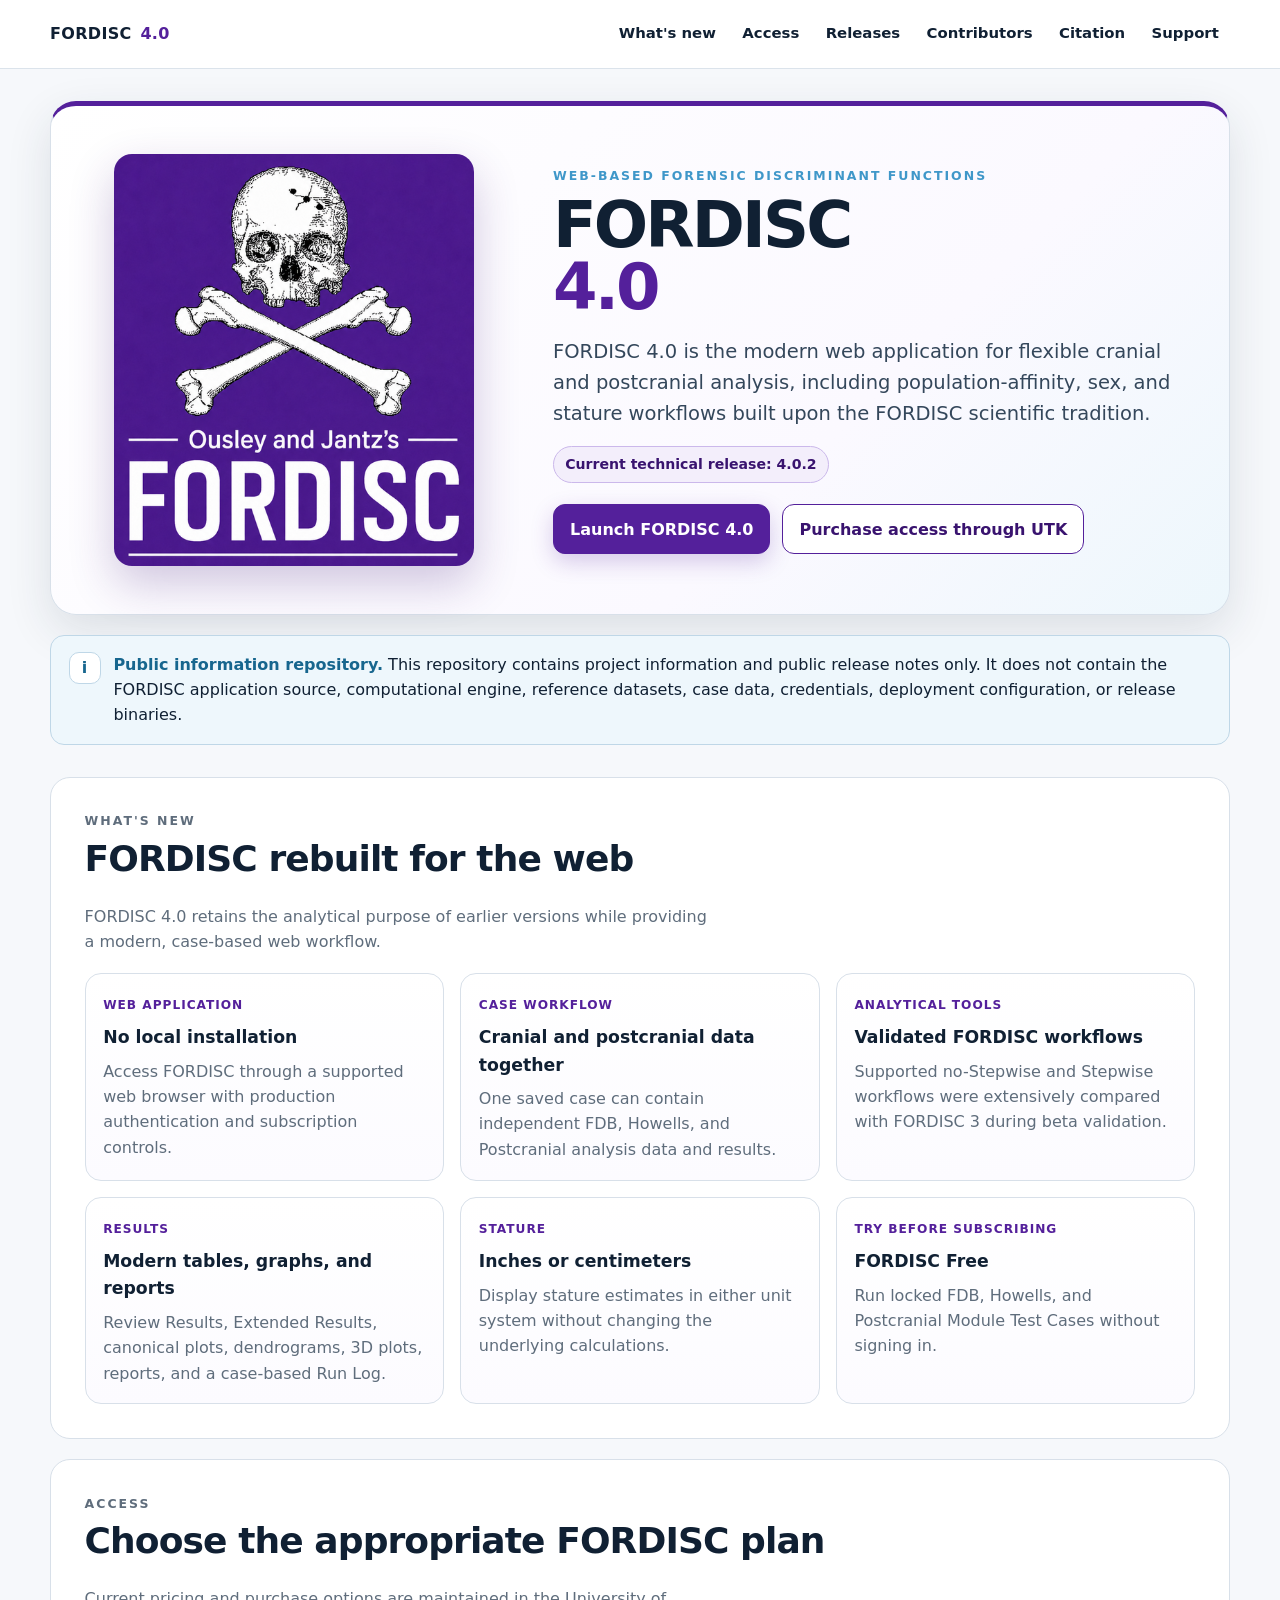
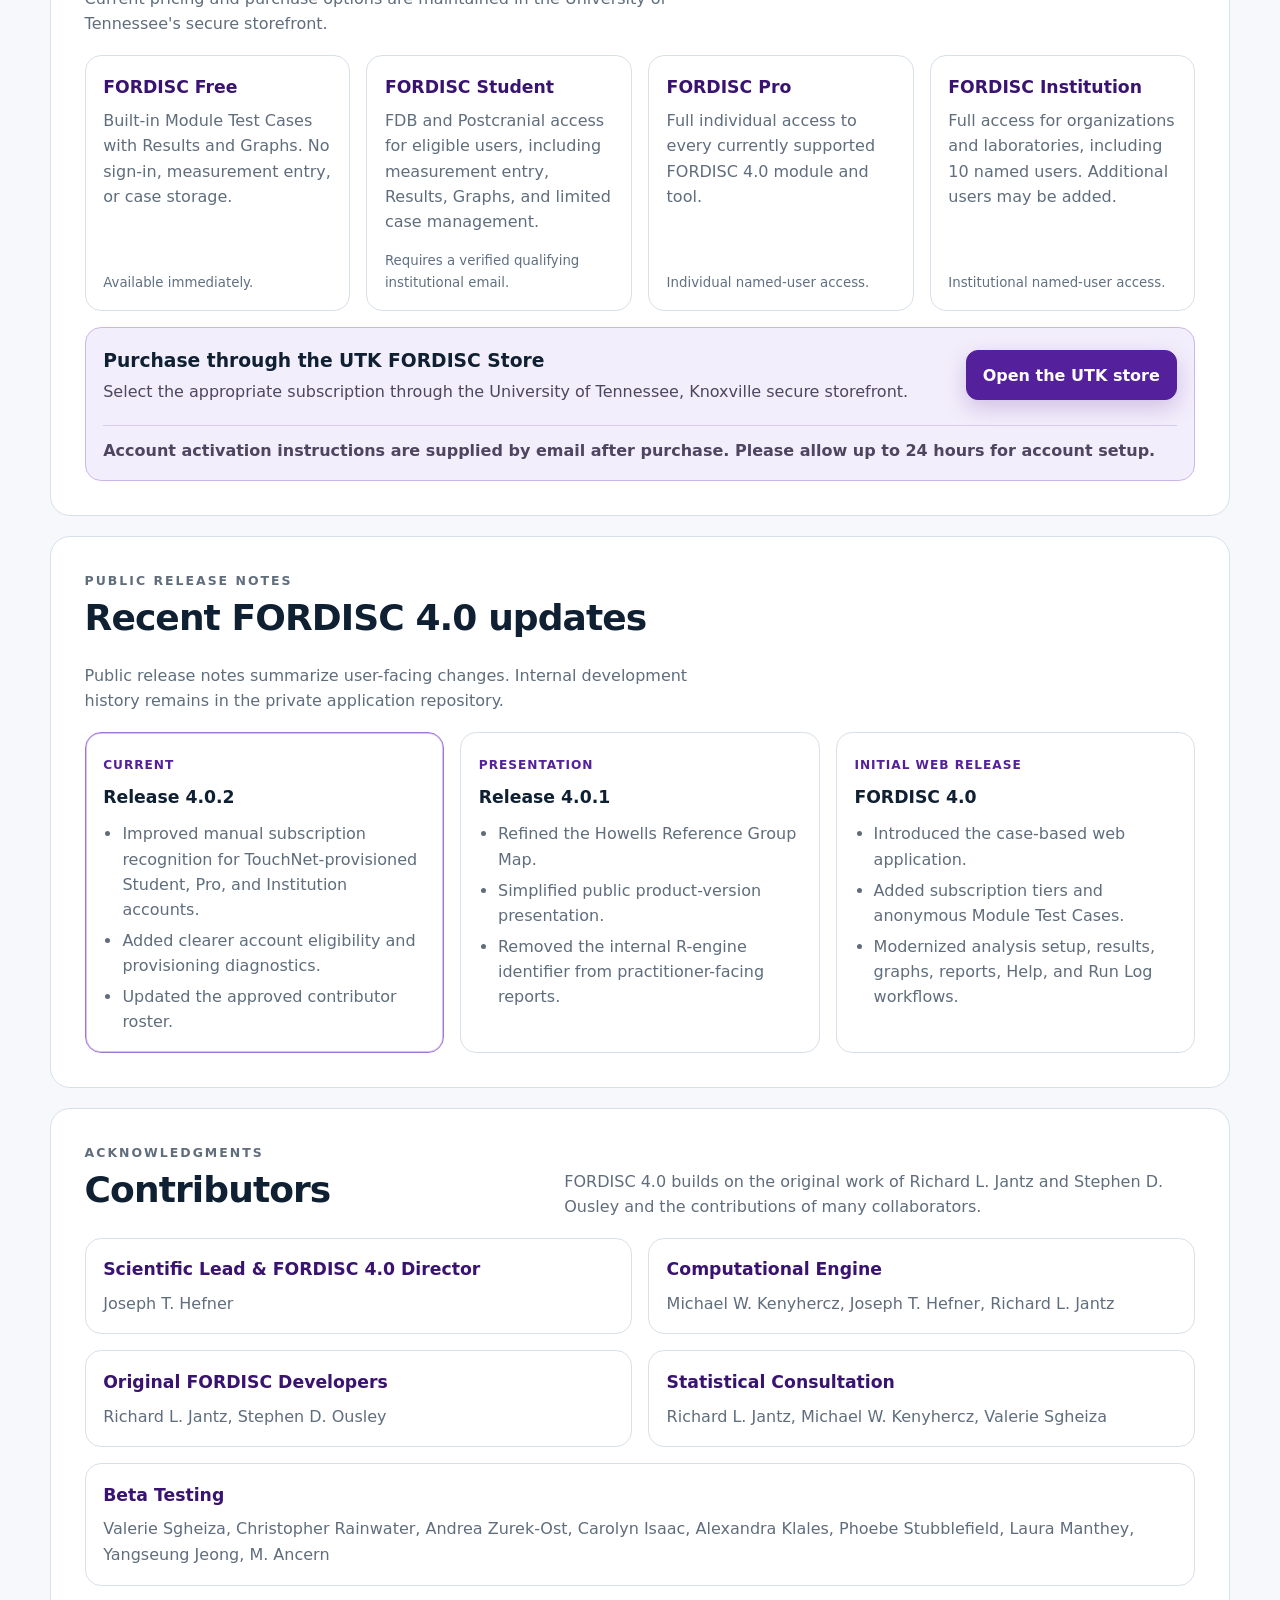
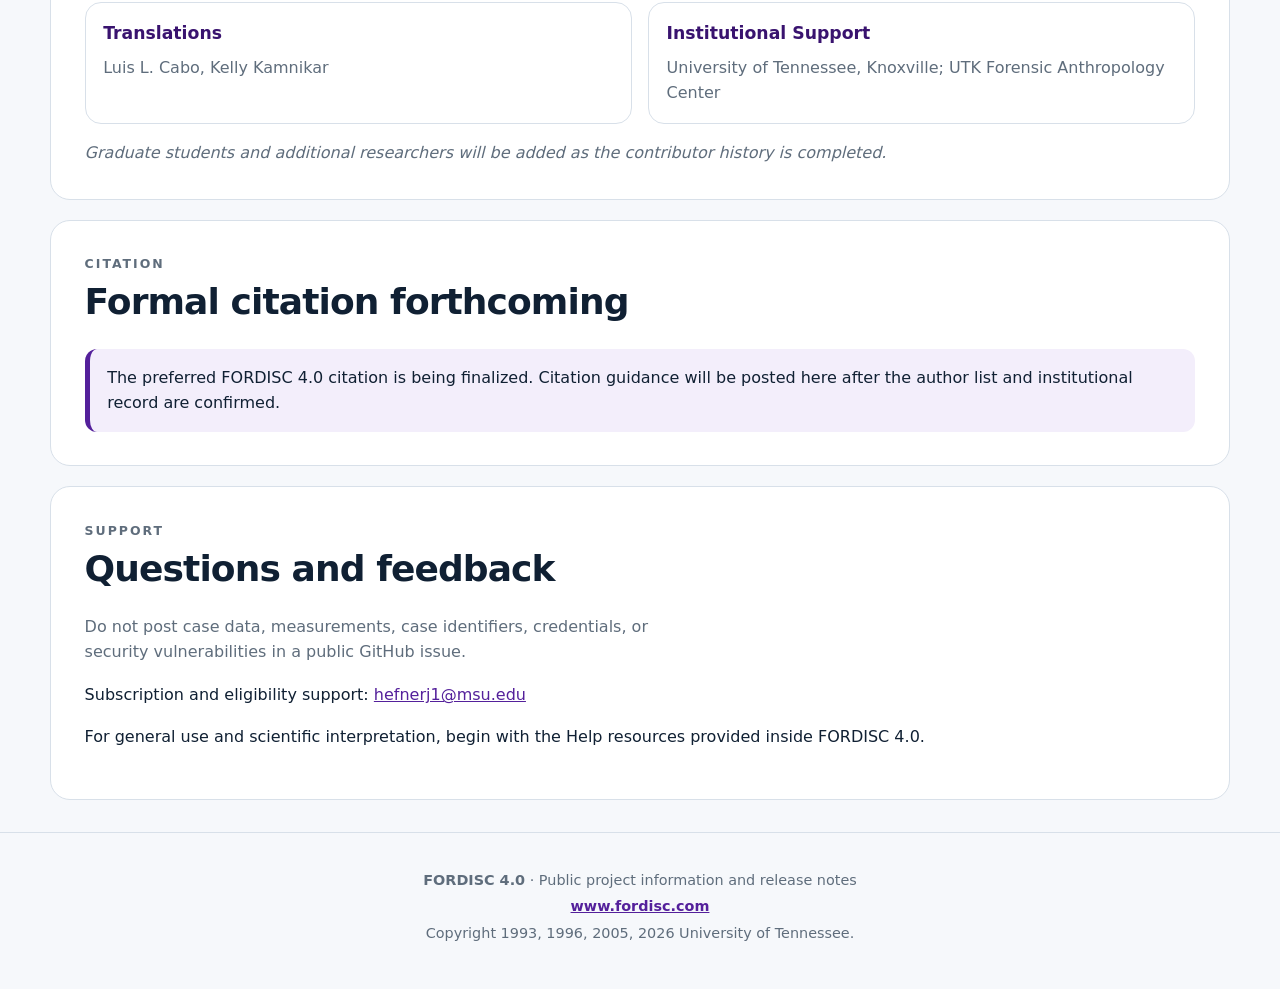
==== index.html @ 038d381a "Add files via upload" ====
<!doctype html>
<html lang="en">
<head>
  <meta charset="utf-8" />
  <meta name="viewport" content="width=device-width, initial-scale=1" />
  <title>FORDISC 4.0 | Project information and release notes</title>
  <meta name="description" content="Public project information, access details, release notes, and contributor acknowledgments for FORDISC 4.0." />
  <meta property="og:title" content="FORDISC 4.0" />
  <meta property="og:description" content="Public project information, access details, and release notes for FORDISC 4.0." />
  <meta property="og:type" content="website" />
  <meta name="theme-color" content="#54209b" />
  <link rel="icon" href="assets/favicon.ico" />
  <link rel="stylesheet" href="assets/styles.css" />
</head>
<body>
  <a class="skip-link" href="#main">Skip to main content</a>
  <header class="site-header">
    <div class="header-inner">
      <a class="brand" href="#top" aria-label="FORDISC 4.0 home">FORDISC <span>4.0</span></a>
      <nav class="site-nav" aria-label="Primary navigation">
        <a href="#new">What's new</a>
        <a href="#access">Access</a>
        <a href="#releases">Releases</a>
        <a href="#contributors">Contributors</a>
        <a href="#citation">Citation</a>
        <a href="#support">Support</a>
      </nav>
    </div>
  </header>

  <main id="main">
    <section class="hero" id="top">
      <img class="hero-logo" src="assets/fordisc-logo.png" alt="Ousley and Jantz's FORDISC logo" />
      <div>
        <p class="eyebrow">Web-based forensic discriminant functions</p>
        <h1>FORDISC <span>4.0</span></h1>
        <p class="hero-lede">FORDISC 4.0 is the modern web application for flexible cranial and postcranial analysis, including population-affinity, sex, and stature workflows built upon the FORDISC scientific tradition.</p>
        <div class="release-chip">Current technical release: 4.0.2</div>
        <div class="actions">
          <a class="button primary" href="https://www.fordisc.com" target="_blank" rel="noopener noreferrer">Launch FORDISC 4.0</a>
          <a class="button secondary" href="https://secure.touchnet.com/C21610_ustores/web/store_main.jsp?STOREID=15&amp;SINGLESTORE=true" target="_blank" rel="noopener noreferrer">Purchase access through UTK</a>
        </div>
      </div>
    </section>

    <aside class="public-only" aria-label="Repository scope">
      <div class="lock-icon" aria-hidden="true">i</div>
      <p><strong>Public information repository.</strong> This repository contains project information and public release notes only. It does not contain the FORDISC application source, computational engine, reference datasets, case data, credentials, deployment configuration, or release binaries.</p>
    </aside>

    <section class="section" id="new">
      <div class="section-heading">
        <div>
          <p class="eyebrow">What's new</p>
          <h2>FORDISC rebuilt for the web</h2>
        </div>
        <p>FORDISC 4.0 retains the analytical purpose of earlier versions while providing a modern, case-based web workflow.</p>
      </div>
      <div class="feature-grid">
        <article class="card feature-card"><span class="tag">Web application</span><h3>No local installation</h3><p>Access FORDISC through a supported web browser with production authentication and subscription controls.</p></article>
        <article class="card feature-card"><span class="tag">Case workflow</span><h3>Cranial and postcranial data together</h3><p>One saved case can contain independent FDB, Howells, and Postcranial analysis data and results.</p></article>
        <article class="card feature-card"><span class="tag">Analytical tools</span><h3>Validated FORDISC workflows</h3><p>Supported no-Stepwise and Stepwise workflows were extensively compared with FORDISC 3 during beta validation.</p></article>
        <article class="card feature-card"><span class="tag">Results</span><h3>Modern tables, graphs, and reports</h3><p>Review Results, Extended Results, canonical plots, dendrograms, 3D plots, reports, and a case-based Run Log.</p></article>
        <article class="card feature-card"><span class="tag">Stature</span><h3>Inches or centimeters</h3><p>Display stature estimates in either unit system without changing the underlying calculations.</p></article>
        <article class="card feature-card"><span class="tag">Try before subscribing</span><h3>FORDISC Free</h3><p>Run locked FDB, Howells, and Postcranial Module Test Cases without signing in.</p></article>
      </div>
    </section>

    <section class="section" id="access">
      <div class="section-heading">
        <div>
          <p class="eyebrow">Access</p>
          <h2>Choose the appropriate FORDISC plan</h2>
        </div>
        <p>Current pricing and purchase options are maintained in the University of Tennessee's secure storefront.</p>
      </div>
      <div class="plan-grid">
        <article class="card plan-card"><h3>FORDISC Free</h3><p>Built-in Module Test Cases with Results and Graphs. No sign-in, measurement entry, or case storage.</p><small>Available immediately.</small></article>
        <article class="card plan-card"><h3>FORDISC Student</h3><p>FDB and Postcranial access for eligible users, including measurement entry, Results, Graphs, and limited case management.</p><small>Requires a verified qualifying institutional email.</small></article>
        <article class="card plan-card"><h3>FORDISC Pro</h3><p>Full individual access to every currently supported FORDISC 4.0 module and tool.</p><small>Individual named-user access.</small></article>
        <article class="card plan-card"><h3>FORDISC Institution</h3><p>Full access for organizations and laboratories, including 10 named users. Additional users may be added.</p><small>Institutional named-user access.</small></article>
      </div>
      <div class="purchase-panel">
        <div>
          <h3>Purchase through the UTK FORDISC Store</h3>
          <p>Select the appropriate subscription through the University of Tennessee, Knoxville secure storefront.</p>
        </div>
        <a class="button primary" href="https://secure.touchnet.com/C21610_ustores/web/store_main.jsp?STOREID=15&amp;SINGLESTORE=true" target="_blank" rel="noopener noreferrer">Open the UTK store</a>
        <p class="activation-note">Account activation instructions are supplied by email after purchase. Please allow up to 24 hours for account setup.</p>
      </div>
    </section>

    <section class="section" id="releases">
      <div class="section-heading">
        <div>
          <p class="eyebrow">Public release notes</p>
          <h2>Recent FORDISC 4.0 updates</h2>
        </div>
        <p>Public release notes summarize user-facing changes. Internal development history remains in the private application repository.</p>
      </div>
      <div class="release-grid">
        <article class="card release-card current"><span class="tag">Current</span><h3>Release 4.0.2</h3><ul><li>Improved manual subscription recognition for TouchNet-provisioned Student, Pro, and Institution accounts.</li><li>Added clearer account eligibility and provisioning diagnostics.</li><li>Updated the approved contributor roster.</li></ul></article>
        <article class="card release-card"><span class="tag">Presentation</span><h3>Release 4.0.1</h3><ul><li>Refined the Howells Reference Group Map.</li><li>Simplified public product-version presentation.</li><li>Removed the internal R-engine identifier from practitioner-facing reports.</li></ul></article>
        <article class="card release-card"><span class="tag">Initial web release</span><h3>FORDISC 4.0</h3><ul><li>Introduced the case-based web application.</li><li>Added subscription tiers and anonymous Module Test Cases.</li><li>Modernized analysis setup, results, graphs, reports, Help, and Run Log workflows.</li></ul></article>
      </div>
    </section>

    <section class="section" id="contributors">
      <div class="section-heading">
        <div>
          <p class="eyebrow">Acknowledgments</p>
          <h2>Contributors</h2>
        </div>
        <p>FORDISC 4.0 builds on the original work of Richard L. Jantz and Stephen D. Ousley and the contributions of many collaborators.</p>
      </div>
      <div class="contributor-grid">
        <article class="card contributor-card"><h3>Scientific Lead &amp; FORDISC 4.0 Director</h3><p>Joseph T. Hefner</p></article>
        <article class="card contributor-card"><h3>Computational Engine</h3><p>Michael W. Kenyhercz, Joseph T. Hefner, Richard L. Jantz</p></article>
        <article class="card contributor-card"><h3>Original FORDISC Developers</h3><p>Richard L. Jantz, Stephen D. Ousley</p></article>
        <article class="card contributor-card"><h3>Statistical Consultation</h3><p>Richard L. Jantz, Michael W. Kenyhercz, Valerie Sgheiza</p></article>
        <article class="card contributor-card wide"><h3>Beta Testing</h3><p>Valerie Sgheiza, Christopher Rainwater, Andrea Zurek-Ost, Carolyn Isaac, Alexandra Klales, Phoebe Stubblefield, Laura Manthey, Yangseung Jeong, M. Ancern</p></article>
        <article class="card contributor-card"><h3>Translations</h3><p>Luis L. Cabo, Kelly Kamnikar</p></article>
        <article class="card contributor-card"><h3>Institutional Support</h3><p>University of Tennessee, Knoxville; UTK Forensic Anthropology Center</p></article>
      </div>
      <p class="contributor-note">Graduate students and additional researchers will be added as the contributor history is completed.</p>
    </section>

    <section class="section" id="citation">
      <div class="section-heading">
        <div>
          <p class="eyebrow">Citation</p>
          <h2>Formal citation forthcoming</h2>
        </div>
      </div>
      <div class="callout"><p>The preferred FORDISC 4.0 citation is being finalized. Citation guidance will be posted here after the author list and institutional record are confirmed.</p></div>
    </section>

    <section class="section" id="support">
      <div class="section-heading">
        <div>
          <p class="eyebrow">Support</p>
          <h2>Questions and feedback</h2>
        </div>
        <p>Do not post case data, measurements, case identifiers, credentials, or security vulnerabilities in a public GitHub issue.</p>
      </div>
      <p>Subscription and eligibility support: <a href="mailto:hefnerj1@msu.edu">hefnerj1@msu.edu</a></p>
      <p>For general use and scientific interpretation, begin with the Help resources provided inside FORDISC 4.0.</p>
    </section>
  </main>

  <footer class="site-footer">
    <p><strong>FORDISC 4.0</strong> · Public project information and release notes</p>
    <p><a href="https://www.fordisc.com">www.fordisc.com</a></p>
    <p>Copyright 1993, 1996, 2005, 2026 University of Tennessee.</p>
  </footer>
</body>
</html>
---- assets/styles.css ----
:root {
  --ink: #102033;
  --muted: #5f6d7c;
  --purple: #54209b;
  --purple-dark: #39136f;
  --purple-soft: #f3eefb;
  --blue-soft: #eef7fc;
  --line: #d8e0e9;
  --paper: #ffffff;
  --canvas: #f6f8fb;
  --shadow: 0 16px 45px rgba(31, 46, 68, 0.12);
  --radius: 20px;
}

* { box-sizing: border-box; }
html { scroll-behavior: smooth; }
body {
  margin: 0;
  background: var(--canvas);
  color: var(--ink);
  font-family: Inter, ui-sans-serif, system-ui, -apple-system, BlinkMacSystemFont, "Segoe UI", sans-serif;
  line-height: 1.58;
}

a { color: var(--purple); }
a:hover { color: var(--purple-dark); }

.skip-link {
  position: absolute;
  left: -9999px;
  top: auto;
}
.skip-link:focus {
  left: 1rem;
  top: 1rem;
  z-index: 100;
  padding: .75rem 1rem;
  background: #fff;
  border: 2px solid var(--purple);
  border-radius: 10px;
}

.site-header {
  position: sticky;
  top: 0;
  z-index: 20;
  border-bottom: 1px solid rgba(216, 224, 233, .9);
  background: rgba(255, 255, 255, .94);
  backdrop-filter: blur(12px);
}
.header-inner {
  width: min(1180px, calc(100% - 2rem));
  margin: 0 auto;
  min-height: 68px;
  display: flex;
  align-items: center;
  justify-content: space-between;
  gap: 1rem;
}
.brand {
  display: inline-flex;
  align-items: baseline;
  gap: .55rem;
  text-decoration: none;
  color: var(--ink);
  font-weight: 850;
  letter-spacing: .02em;
}
.brand span { color: var(--purple); }
.site-nav { display: flex; flex-wrap: wrap; gap: .25rem; justify-content: flex-end; }
.site-nav a {
  text-decoration: none;
  color: var(--ink);
  font-size: .93rem;
  font-weight: 700;
  padding: .55rem .7rem;
  border-radius: 10px;
}
.site-nav a:hover, .site-nav a:focus-visible { background: var(--purple-soft); color: var(--purple-dark); }

main { width: min(1180px, calc(100% - 2rem)); margin: 0 auto; }
.hero {
  margin: 2rem 0 1.25rem;
  display: grid;
  grid-template-columns: minmax(250px, 390px) minmax(0, 1fr);
  gap: clamp(1.5rem, 5vw, 4.5rem);
  align-items: center;
  padding: clamp(1.5rem, 4vw, 3rem);
  background: linear-gradient(135deg, #ffffff 0%, #fbf9ff 66%, #edf7fc 100%);
  border: 1px solid var(--line);
  border-top: 5px solid var(--purple);
  border-radius: 26px;
  box-shadow: var(--shadow);
}
.hero-logo {
  width: min(100%, 360px);
  justify-self: center;
  border-radius: 18px;
  box-shadow: 0 18px 45px rgba(67, 29, 120, .24);
}
.eyebrow {
  margin: 0 0 .5rem;
  color: #3f97c9;
  font-size: .78rem;
  font-weight: 900;
  letter-spacing: .16em;
  text-transform: uppercase;
}
.hero h1 {
  margin: 0;
  font-size: clamp(2.2rem, 5vw, 4.65rem);
  line-height: .98;
  letter-spacing: -.045em;
}
.hero h1 span { display: block; color: var(--purple); }
.hero-lede {
  margin: 1.15rem 0 0;
  font-size: clamp(1rem, 2vw, 1.22rem);
  color: #34475b;
  max-width: 68ch;
}
.release-chip {
  display: inline-flex;
  align-items: center;
  gap: .5rem;
  margin-top: 1rem;
  padding: .4rem .7rem;
  border: 1px solid #cbb8eb;
  border-radius: 999px;
  background: var(--purple-soft);
  color: var(--purple-dark);
  font-size: .88rem;
  font-weight: 800;
}
.actions { display: flex; flex-wrap: wrap; gap: .75rem; margin-top: 1.35rem; }
.button {
  display: inline-flex;
  align-items: center;
  justify-content: center;
  min-height: 46px;
  padding: .7rem 1rem;
  border-radius: 12px;
  text-decoration: none;
  font-weight: 850;
  border: 1px solid var(--purple);
}
.button.primary { background: var(--purple); color: #fff; box-shadow: 0 8px 22px rgba(84, 32, 155, .22); }
.button.primary:hover { background: var(--purple-dark); color: #fff; }
.button.secondary { background: #fff; color: var(--purple-dark); }
.button.secondary:hover { background: var(--purple-soft); }

.public-only {
  margin: 1.25rem 0 2rem;
  display: grid;
  grid-template-columns: auto 1fr;
  gap: .8rem;
  align-items: start;
  padding: 1rem 1.1rem;
  border-radius: 14px;
  border: 1px solid #bfd7e7;
  background: var(--blue-soft);
}
.public-only strong { color: #17668e; }
.public-only p { margin: 0; }
.lock-icon {
  width: 2rem;
  height: 2rem;
  display: grid;
  place-items: center;
  border-radius: 10px;
  background: #fff;
  border: 1px solid #bfd7e7;
  font-weight: 900;
  color: #17668e;
}

.section {
  margin: 1.25rem 0;
  padding: clamp(1.3rem, 3vw, 2.1rem);
  background: var(--paper);
  border: 1px solid var(--line);
  border-radius: var(--radius);
}
.section-heading {
  display: flex;
  flex-wrap: wrap;
  justify-content: space-between;
  align-items: end;
  gap: 1rem;
  margin-bottom: 1.15rem;
}
.section h2 { margin: 0; font-size: clamp(1.55rem, 3vw, 2.25rem); letter-spacing: -.025em; }
.section-heading p { margin: 0; color: var(--muted); max-width: 62ch; }

.feature-grid, .plan-grid, .release-grid, .contributor-grid {
  display: grid;
  gap: 1rem;
}
.feature-grid { grid-template-columns: repeat(3, minmax(0, 1fr)); }
.plan-grid { grid-template-columns: repeat(4, minmax(0, 1fr)); }
.release-grid { grid-template-columns: repeat(3, minmax(0, 1fr)); }
.contributor-grid { grid-template-columns: repeat(2, minmax(0, 1fr)); }
.card {
  padding: 1.1rem;
  border: 1px solid var(--line);
  border-radius: 16px;
  background: #fff;
}
.card h3 { margin: 0 0 .45rem; font-size: 1.08rem; }
.card p { margin: 0; color: var(--muted); }
.card .tag {
  display: inline-block;
  margin-bottom: .55rem;
  color: var(--purple);
  font-size: .76rem;
  font-weight: 900;
  letter-spacing: .08em;
  text-transform: uppercase;
}
.feature-card { background: linear-gradient(180deg, #fff 0%, #fcfbff 100%); }
.plan-card { display: flex; flex-direction: column; min-height: 205px; }
.plan-card h3 { color: var(--purple-dark); }
.plan-card p { flex: 1; }
.plan-card small { display: block; margin-top: 1rem; color: #607082; }
.release-card.current { border-color: #9e76d6; box-shadow: inset 0 0 0 1px #d6c2f0; }
.release-card ul { margin: .65rem 0 0; padding-left: 1.2rem; color: var(--muted); }
.release-card li + li { margin-top: .35rem; }

.purchase-panel {
  margin-top: 1rem;
  display: grid;
  grid-template-columns: 1fr auto;
  gap: 1rem;
  align-items: center;
  padding: 1.1rem;
  border-radius: 16px;
  background: var(--purple-soft);
  border: 1px solid #cbb8eb;
}
.purchase-panel h3 { margin: 0; }
.purchase-panel p { margin: .25rem 0 0; color: #4e4560; }
.activation-note {
  grid-column: 1 / -1;
  margin: 0;
  padding-top: .75rem;
  border-top: 1px solid #d9caef;
  font-weight: 700;
}

.contributor-card.wide { grid-column: 1 / -1; }
.contributor-card h3 { color: var(--purple-dark); }
.contributor-note { margin: 1rem 0 0; color: var(--muted); font-style: italic; }

.callout {
  padding: 1rem 1.1rem;
  border-left: 5px solid var(--purple);
  border-radius: 12px;
  background: var(--purple-soft);
}
.callout p { margin: 0; }

.site-footer {
  margin-top: 2rem;
  padding: 2rem 1rem 2.5rem;
  border-top: 1px solid var(--line);
  color: var(--muted);
  text-align: center;
  font-size: .9rem;
}
.site-footer p { margin: .25rem 0; }
.site-footer a { font-weight: 750; }

@media (max-width: 980px) {
  .hero { grid-template-columns: 280px minmax(0, 1fr); }
  .feature-grid, .release-grid { grid-template-columns: repeat(2, minmax(0, 1fr)); }
  .plan-grid { grid-template-columns: repeat(2, minmax(0, 1fr)); }
}

@media (max-width: 720px) {
  .site-header { position: static; }
  .header-inner { align-items: flex-start; padding: .85rem 0; }
  .site-nav { display: none; }
  .hero { grid-template-columns: 1fr; }
  .hero-logo { width: min(72vw, 330px); }
  .feature-grid, .plan-grid, .release-grid, .contributor-grid { grid-template-columns: 1fr; }
  .contributor-card.wide { grid-column: auto; }
  .purchase-panel { grid-template-columns: 1fr; }
  .purchase-panel .button { width: 100%; }
  .activation-note { grid-column: auto; }
}

@media (prefers-reduced-motion: reduce) {
  html { scroll-behavior: auto; }
}
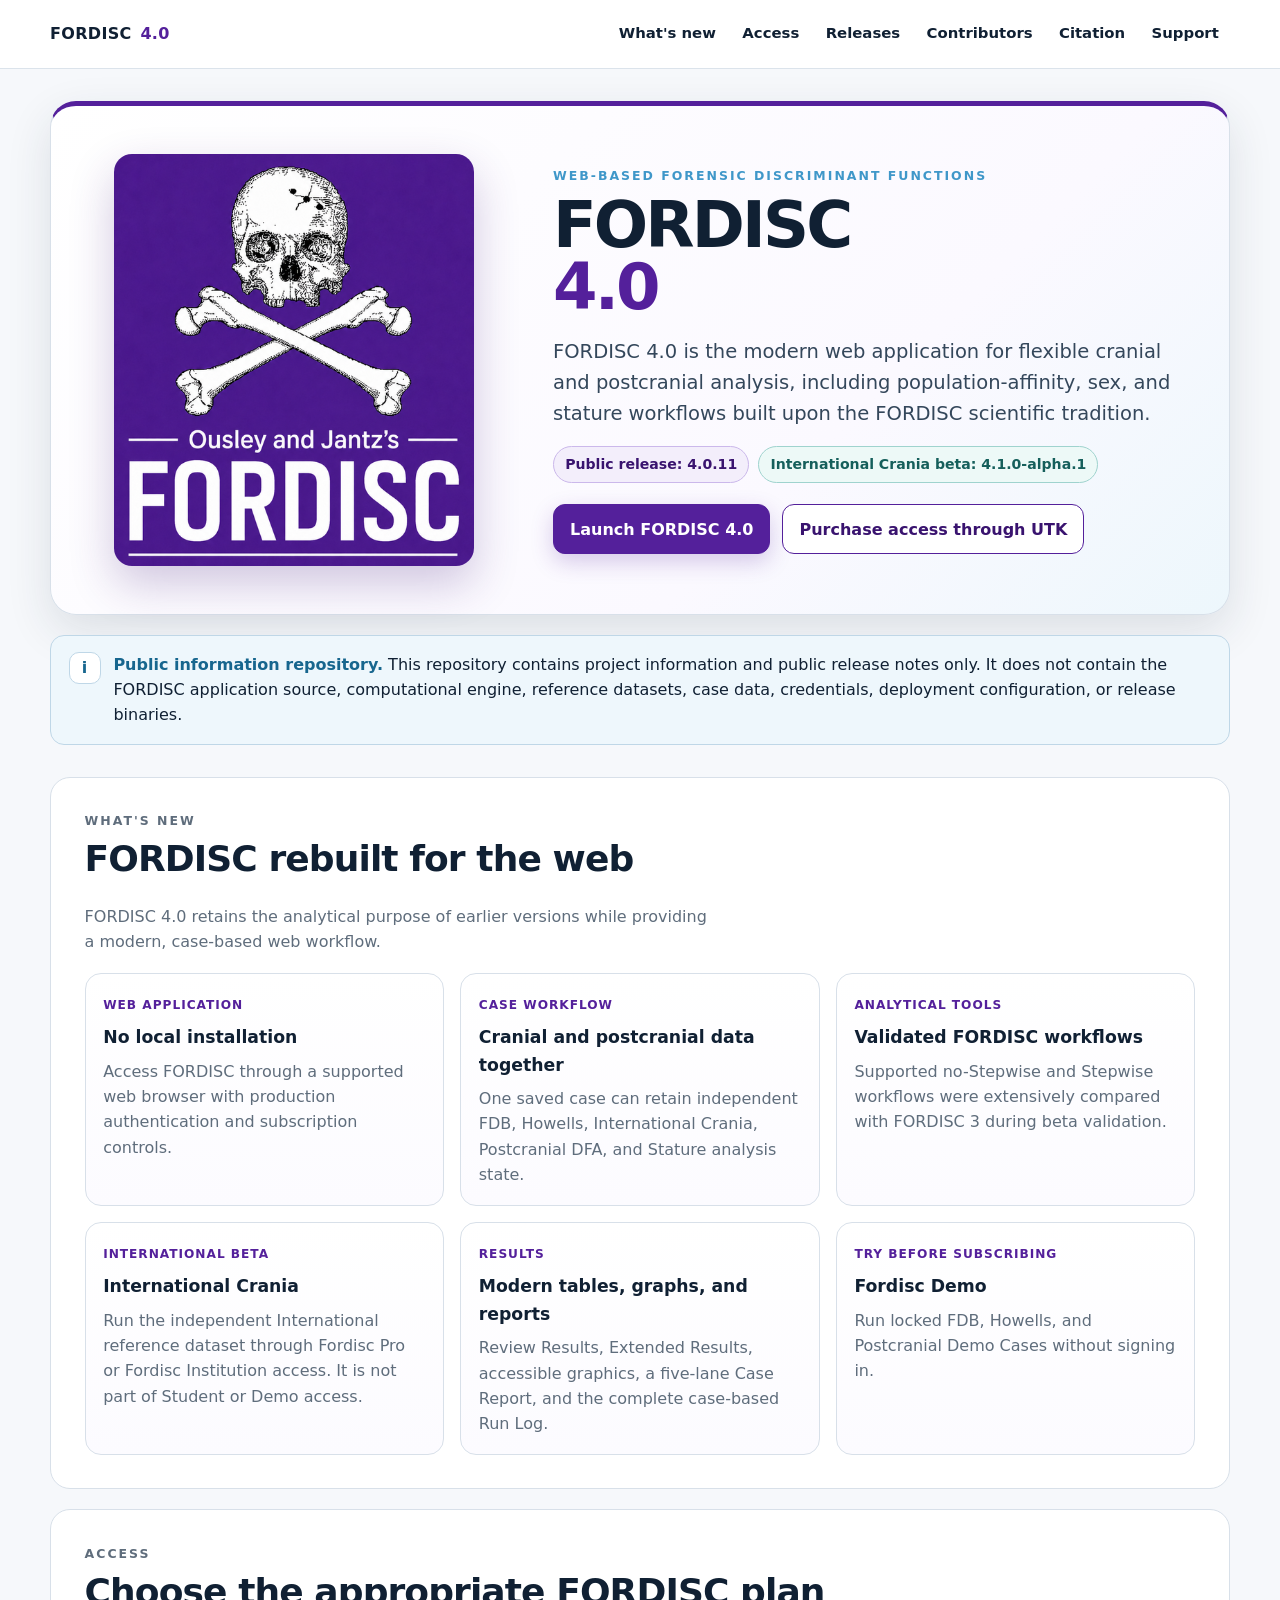
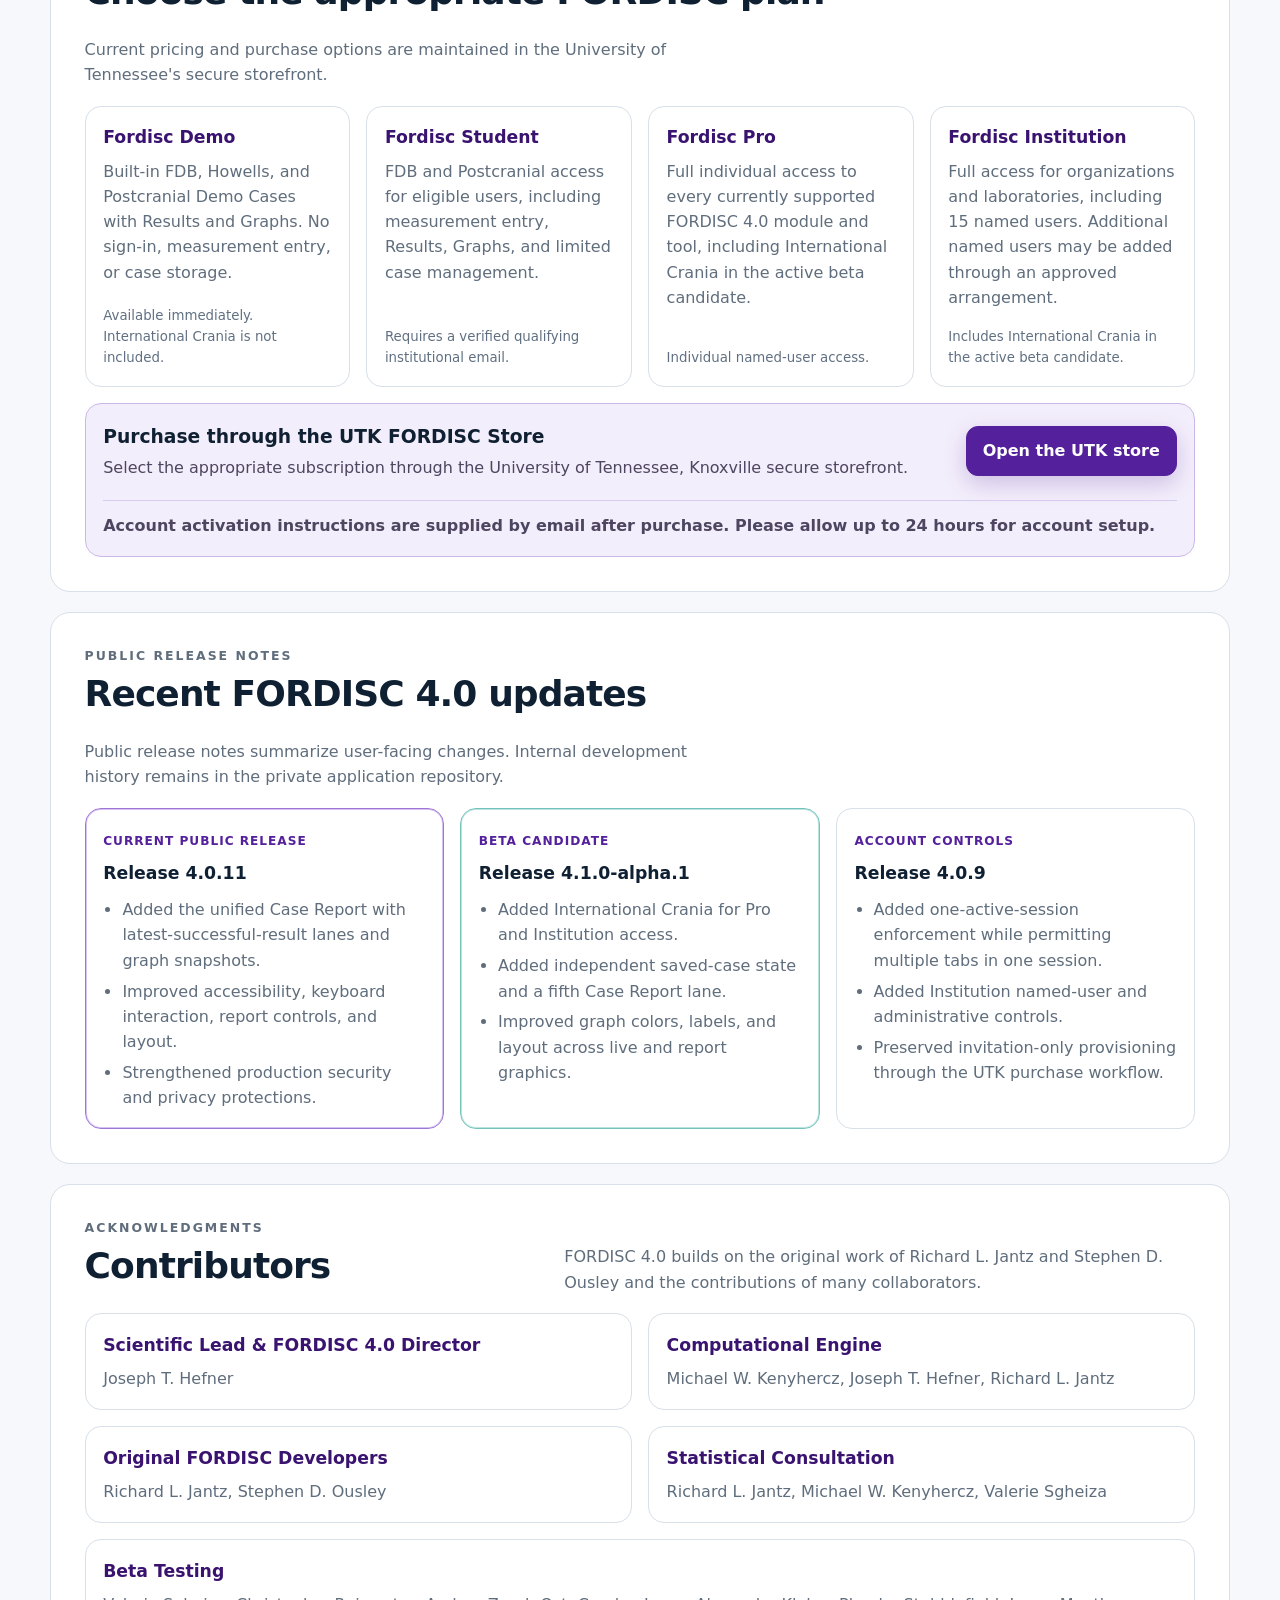
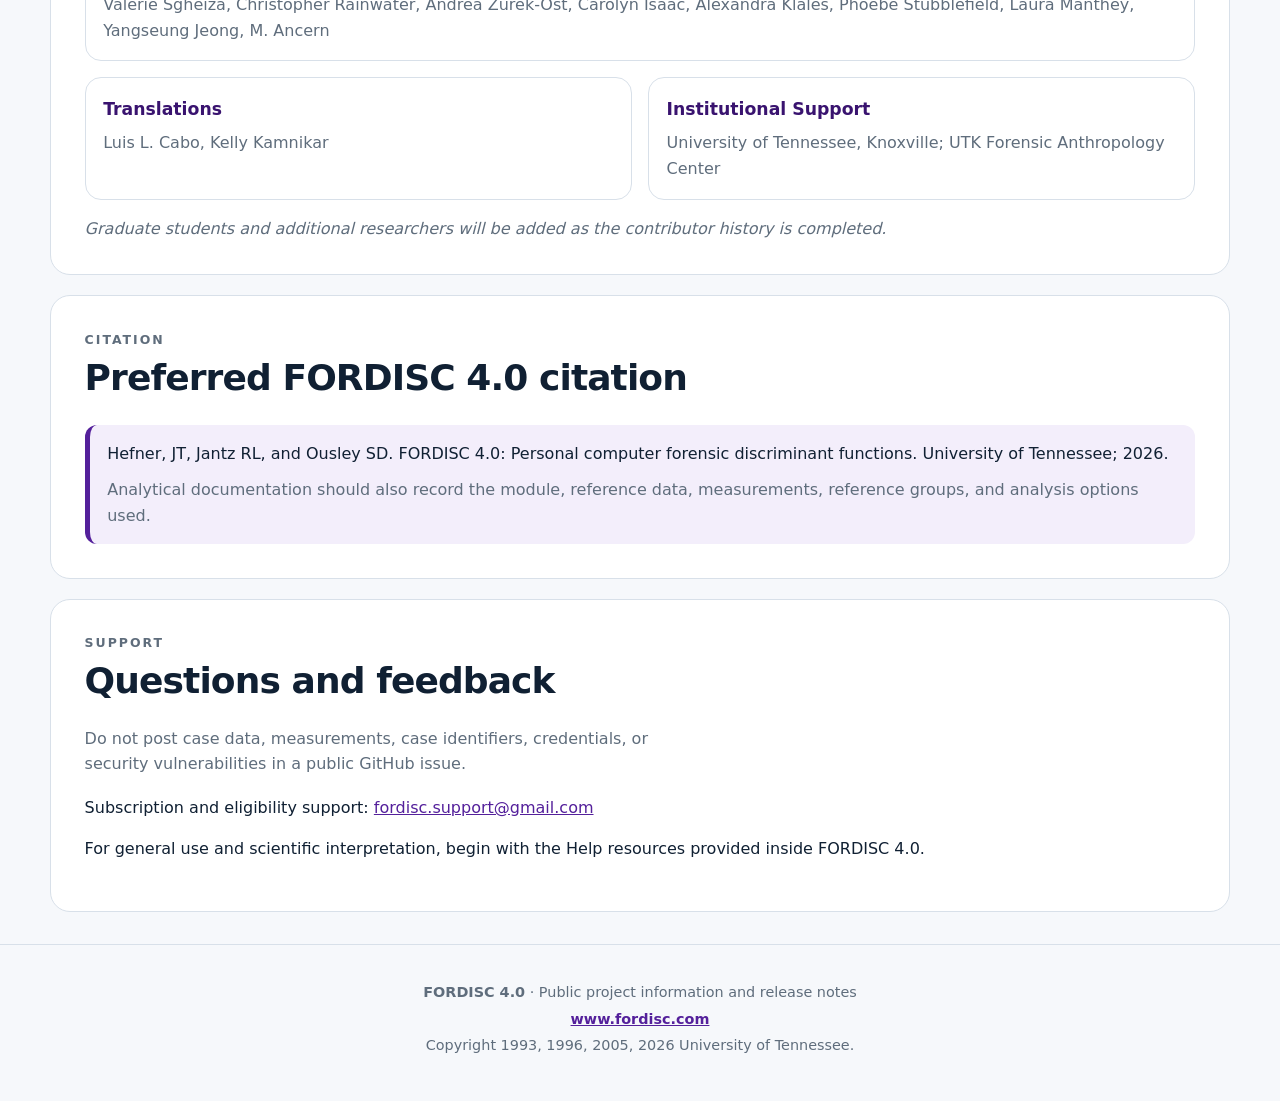
==== commit 80b22461: "Add files via upload" ====
--- a/index.html
+++ b/index.html
@@ -4,9 +4,9 @@
   <meta charset="utf-8" />
   <meta name="viewport" content="width=device-width, initial-scale=1" />
   <title>FORDISC 4.0 | Project information and release notes</title>
-  <meta name="description" content="Public project information, access details, release notes, and contributor acknowledgments for FORDISC 4.0." />
+  <meta name="description" content="Public project information, access details, release notes, citation guidance, and contributor acknowledgments for FORDISC 4.0." />
   <meta property="og:title" content="FORDISC 4.0" />
-  <meta property="og:description" content="Public project information, access details, and release notes for FORDISC 4.0." />
+  <meta property="og:description" content="Public project information, access details, release notes, and citation guidance for FORDISC 4.0." />
   <meta property="og:type" content="website" />
   <meta name="theme-color" content="#54209b" />
   <link rel="icon" href="assets/favicon.ico" />
@@ -35,7 +35,10 @@
         <p class="eyebrow">Web-based forensic discriminant functions</p>
         <h1>FORDISC <span>4.0</span></h1>
         <p class="hero-lede">FORDISC 4.0 is the modern web application for flexible cranial and postcranial analysis, including population-affinity, sex, and stature workflows built upon the FORDISC scientific tradition.</p>
-        <div class="release-chip">Current technical release: 4.0.2</div>
+        <div class="release-status" aria-label="Release status">
+          <div class="release-chip">Public release: 4.0.11</div>
+          <div class="release-chip beta">International Crania beta: 4.1.0-alpha.1</div>
+        </div>
         <div class="actions">
           <a class="button primary" href="https://www.fordisc.com" target="_blank" rel="noopener noreferrer">Launch FORDISC 4.0</a>
           <a class="button secondary" href="https://secure.touchnet.com/C21610_ustores/web/store_main.jsp?STOREID=15&amp;SINGLESTORE=true" target="_blank" rel="noopener noreferrer">Purchase access through UTK</a>
@@ -58,11 +61,11 @@
       </div>
       <div class="feature-grid">
         <article class="card feature-card"><span class="tag">Web application</span><h3>No local installation</h3><p>Access FORDISC through a supported web browser with production authentication and subscription controls.</p></article>
-        <article class="card feature-card"><span class="tag">Case workflow</span><h3>Cranial and postcranial data together</h3><p>One saved case can contain independent FDB, Howells, and Postcranial analysis data and results.</p></article>
+        <article class="card feature-card"><span class="tag">Case workflow</span><h3>Cranial and postcranial data together</h3><p>One saved case can retain independent FDB, Howells, International Crania, Postcranial DFA, and Stature analysis state.</p></article>
         <article class="card feature-card"><span class="tag">Analytical tools</span><h3>Validated FORDISC workflows</h3><p>Supported no-Stepwise and Stepwise workflows were extensively compared with FORDISC 3 during beta validation.</p></article>
-        <article class="card feature-card"><span class="tag">Results</span><h3>Modern tables, graphs, and reports</h3><p>Review Results, Extended Results, canonical plots, dendrograms, 3D plots, reports, and a case-based Run Log.</p></article>
-        <article class="card feature-card"><span class="tag">Stature</span><h3>Inches or centimeters</h3><p>Display stature estimates in either unit system without changing the underlying calculations.</p></article>
-        <article class="card feature-card"><span class="tag">Try before subscribing</span><h3>FORDISC Free</h3><p>Run locked FDB, Howells, and Postcranial Module Test Cases without signing in.</p></article>
+        <article class="card feature-card"><span class="tag">International beta</span><h3>International Crania</h3><p>Run the independent International reference dataset through Fordisc Pro or Fordisc Institution access. It is not part of Student or Demo access.</p></article>
+        <article class="card feature-card"><span class="tag">Results</span><h3>Modern tables, graphs, and reports</h3><p>Review Results, Extended Results, accessible graphics, a five-lane Case Report, and the complete case-based Run Log.</p></article>
+        <article class="card feature-card"><span class="tag">Try before subscribing</span><h3>Fordisc Demo</h3><p>Run locked FDB, Howells, and Postcranial Demo Cases without signing in.</p></article>
       </div>
     </section>
 
@@ -75,10 +78,10 @@
         <p>Current pricing and purchase options are maintained in the University of Tennessee's secure storefront.</p>
       </div>
       <div class="plan-grid">
-        <article class="card plan-card"><h3>FORDISC Free</h3><p>Built-in Module Test Cases with Results and Graphs. No sign-in, measurement entry, or case storage.</p><small>Available immediately.</small></article>
-        <article class="card plan-card"><h3>FORDISC Student</h3><p>FDB and Postcranial access for eligible users, including measurement entry, Results, Graphs, and limited case management.</p><small>Requires a verified qualifying institutional email.</small></article>
-        <article class="card plan-card"><h3>FORDISC Pro</h3><p>Full individual access to every currently supported FORDISC 4.0 module and tool.</p><small>Individual named-user access.</small></article>
-        <article class="card plan-card"><h3>FORDISC Institution</h3><p>Full access for organizations and laboratories, including 10 named users. Additional users may be added.</p><small>Institutional named-user access.</small></article>
+        <article class="card plan-card"><h3>Fordisc Demo</h3><p>Built-in FDB, Howells, and Postcranial Demo Cases with Results and Graphs. No sign-in, measurement entry, or case storage.</p><small>Available immediately. International Crania is not included.</small></article>
+        <article class="card plan-card"><h3>Fordisc Student</h3><p>FDB and Postcranial access for eligible users, including measurement entry, Results, Graphs, and limited case management.</p><small>Requires a verified qualifying institutional email.</small></article>
+        <article class="card plan-card"><h3>Fordisc Pro</h3><p>Full individual access to every currently supported FORDISC 4.0 module and tool, including International Crania in the active beta candidate.</p><small>Individual named-user access.</small></article>
+        <article class="card plan-card"><h3>Fordisc Institution</h3><p>Full access for organizations and laboratories, including 15 named users. Additional named users may be added through an approved arrangement.</p><small>Includes International Crania in the active beta candidate.</small></article>
       </div>
       <div class="purchase-panel">
         <div>
@@ -99,9 +102,9 @@
         <p>Public release notes summarize user-facing changes. Internal development history remains in the private application repository.</p>
       </div>
       <div class="release-grid">
-        <article class="card release-card current"><span class="tag">Current</span><h3>Release 4.0.2</h3><ul><li>Improved manual subscription recognition for TouchNet-provisioned Student, Pro, and Institution accounts.</li><li>Added clearer account eligibility and provisioning diagnostics.</li><li>Updated the approved contributor roster.</li></ul></article>
-        <article class="card release-card"><span class="tag">Presentation</span><h3>Release 4.0.1</h3><ul><li>Refined the Howells Reference Group Map.</li><li>Simplified public product-version presentation.</li><li>Removed the internal R-engine identifier from practitioner-facing reports.</li></ul></article>
-        <article class="card release-card"><span class="tag">Initial web release</span><h3>FORDISC 4.0</h3><ul><li>Introduced the case-based web application.</li><li>Added subscription tiers and anonymous Module Test Cases.</li><li>Modernized analysis setup, results, graphs, reports, Help, and Run Log workflows.</li></ul></article>
+        <article class="card release-card current"><span class="tag">Current public release</span><h3>Release 4.0.11</h3><ul><li>Added the unified Case Report with latest-successful-result lanes and graph snapshots.</li><li>Improved accessibility, keyboard interaction, report controls, and layout.</li><li>Strengthened production security and privacy protections.</li></ul></article>
+        <article class="card release-card beta-card"><span class="tag">Beta candidate</span><h3>Release 4.1.0-alpha.1</h3><ul><li>Added International Crania for Pro and Institution access.</li><li>Added independent saved-case state and a fifth Case Report lane.</li><li>Improved graph colors, labels, and layout across live and report graphics.</li></ul></article>
+        <article class="card release-card"><span class="tag">Account controls</span><h3>Release 4.0.9</h3><ul><li>Added one-active-session enforcement while permitting multiple tabs in one session.</li><li>Added Institution named-user and administrative controls.</li><li>Preserved invitation-only provisioning through the UTK purchase workflow.</li></ul></article>
       </div>
     </section>
 
@@ -129,10 +132,13 @@
       <div class="section-heading">
         <div>
           <p class="eyebrow">Citation</p>
-          <h2>Formal citation forthcoming</h2>
+          <h2>Preferred FORDISC 4.0 citation</h2>
         </div>
       </div>
-      <div class="callout"><p>The preferred FORDISC 4.0 citation is being finalized. Citation guidance will be posted here after the author list and institutional record are confirmed.</p></div>
+      <div class="callout">
+        <p>Hefner, JT, Jantz RL, and Ousley SD. FORDISC 4.0: Personal computer forensic discriminant functions. University of Tennessee; 2026.</p>
+        <p class="citation-guidance">Analytical documentation should also record the module, reference data, measurements, reference groups, and analysis options used.</p>
+      </div>
     </section>
 
     <section class="section" id="support">
@@ -143,7 +149,7 @@
         </div>
         <p>Do not post case data, measurements, case identifiers, credentials, or security vulnerabilities in a public GitHub issue.</p>
       </div>
-      <p>Subscription and eligibility support: <a href="mailto:hefnerj1@msu.edu">hefnerj1@msu.edu</a></p>
+      <p>Subscription and eligibility support: <a href="mailto:fordisc.support@gmail.com">fordisc.support@gmail.com</a></p>
       <p>For general use and scientific interpretation, begin with the Help resources provided inside FORDISC 4.0.</p>
     </section>
   </main>
--- a/assets/styles.css
+++ b/assets/styles.css
@@ -132,6 +132,9 @@
   font-size: .88rem;
   font-weight: 800;
 }
+.release-status { display: flex; flex-wrap: wrap; gap: .55rem; margin-top: 1rem; }
+.release-status .release-chip { margin-top: 0; }
+.release-chip.beta { border-color: #9fd3ce; background: #edf9f7; color: #155f5b; }
 .actions { display: flex; flex-wrap: wrap; gap: .75rem; margin-top: 1.35rem; }
 .button {
   display: inline-flex;
@@ -223,6 +226,7 @@
 .plan-card p { flex: 1; }
 .plan-card small { display: block; margin-top: 1rem; color: #607082; }
 .release-card.current { border-color: #9e76d6; box-shadow: inset 0 0 0 1px #d6c2f0; }
+.release-card.beta-card { border-color: #74c2bb; box-shadow: inset 0 0 0 1px #bce4df; }
 .release-card ul { margin: .65rem 0 0; padding-left: 1.2rem; color: var(--muted); }
 .release-card li + li { margin-top: .35rem; }
 
@@ -258,6 +262,7 @@
   background: var(--purple-soft);
 }
 .callout p { margin: 0; }
+.callout .citation-guidance { margin-top: .7rem; color: var(--muted); }
 
 .site-footer {
   margin-top: 2rem;
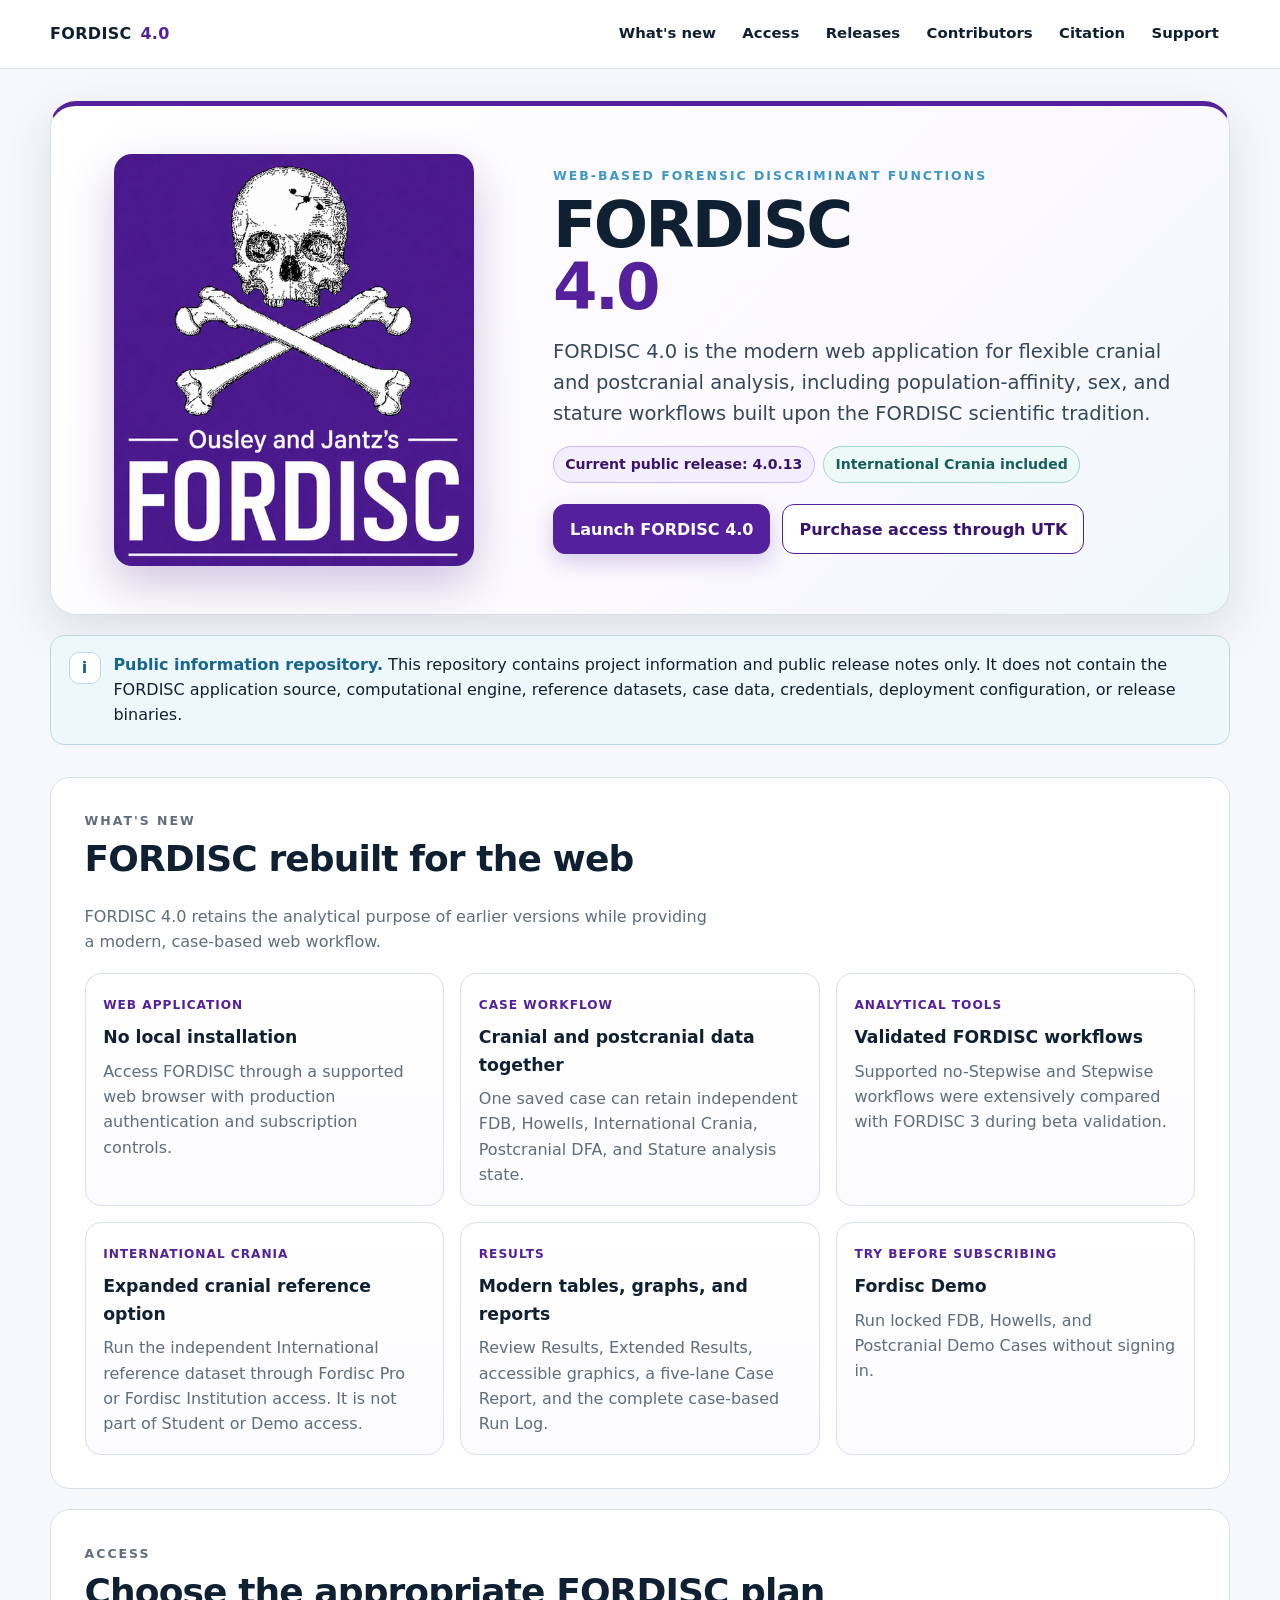
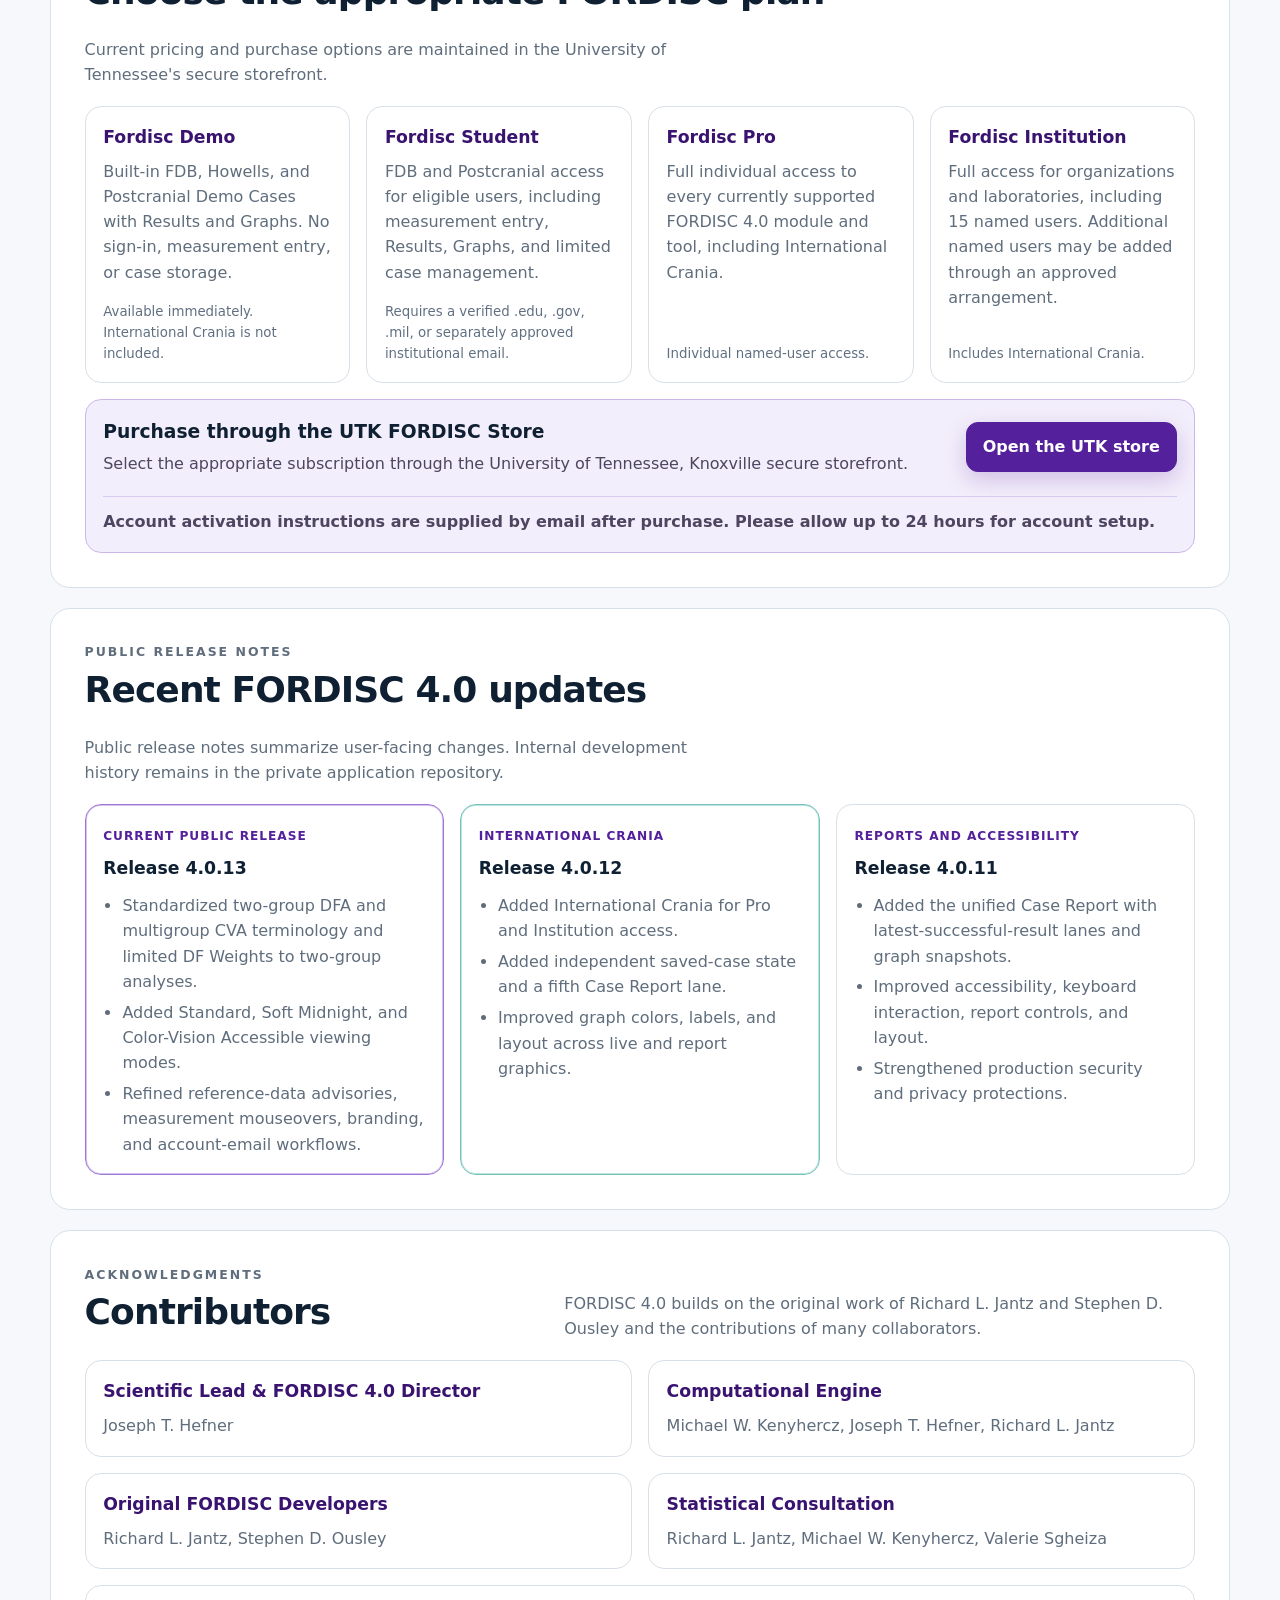
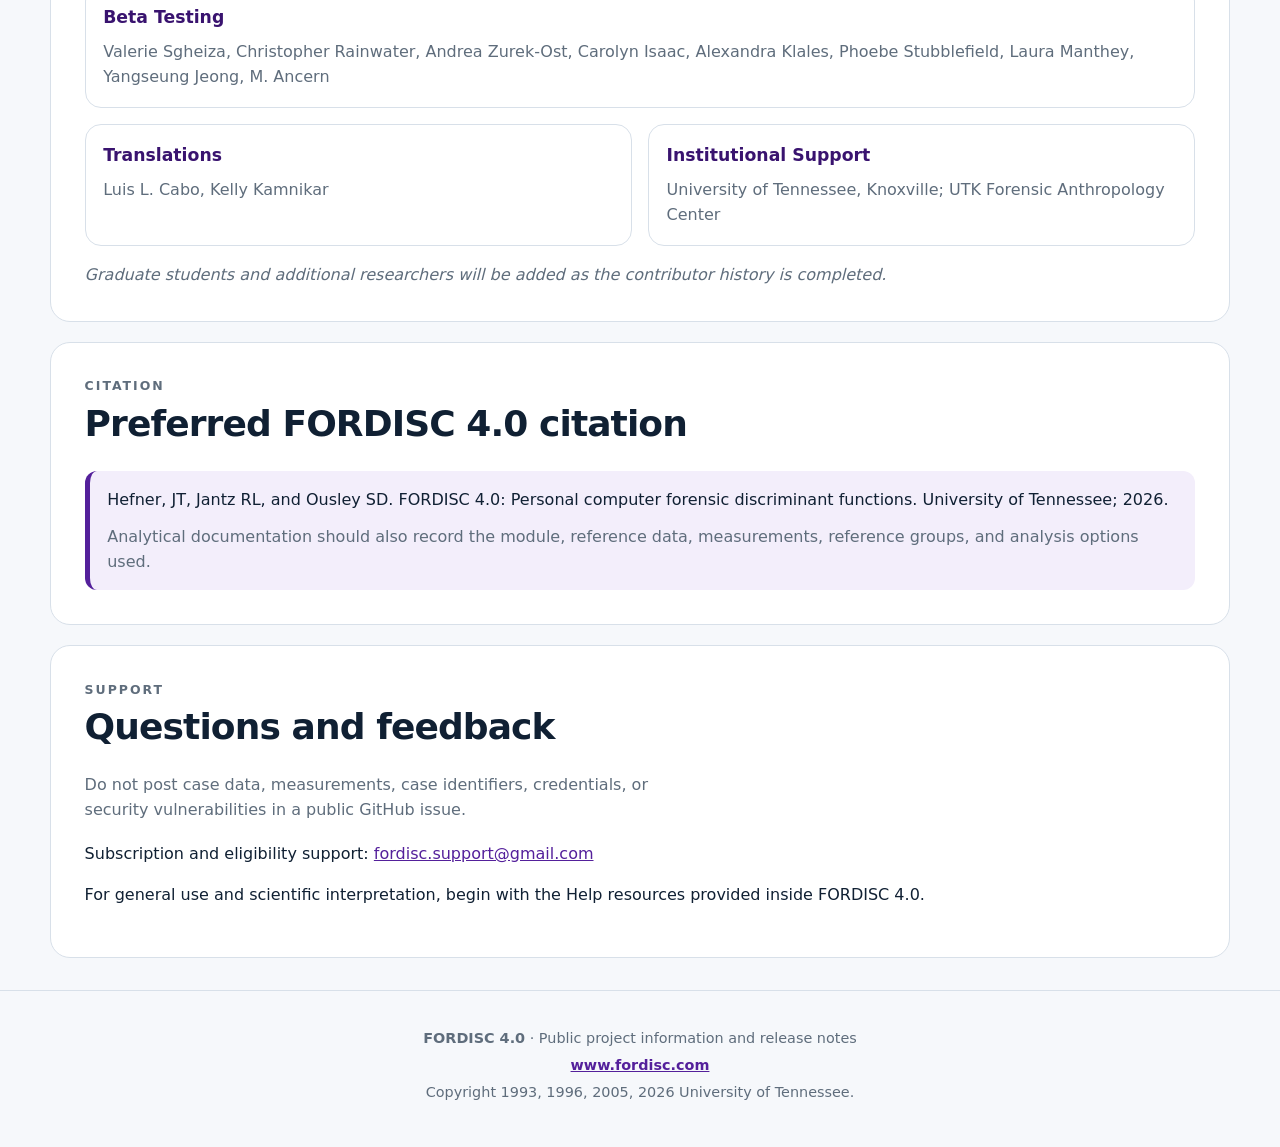
==== commit 0d677980: "Add files via upload" ====
--- a/index.html
+++ b/index.html
@@ -36,8 +36,8 @@
         <h1>FORDISC <span>4.0</span></h1>
         <p class="hero-lede">FORDISC 4.0 is the modern web application for flexible cranial and postcranial analysis, including population-affinity, sex, and stature workflows built upon the FORDISC scientific tradition.</p>
         <div class="release-status" aria-label="Release status">
-          <div class="release-chip">Public release: 4.0.11</div>
-          <div class="release-chip beta">International Crania beta: 4.1.0-alpha.1</div>
+          <div class="release-chip">Current public release: 4.0.13</div>
+          <div class="release-chip release-feature">International Crania included</div>
         </div>
         <div class="actions">
           <a class="button primary" href="https://www.fordisc.com" target="_blank" rel="noopener noreferrer">Launch FORDISC 4.0</a>
@@ -63,7 +63,7 @@
         <article class="card feature-card"><span class="tag">Web application</span><h3>No local installation</h3><p>Access FORDISC through a supported web browser with production authentication and subscription controls.</p></article>
         <article class="card feature-card"><span class="tag">Case workflow</span><h3>Cranial and postcranial data together</h3><p>One saved case can retain independent FDB, Howells, International Crania, Postcranial DFA, and Stature analysis state.</p></article>
         <article class="card feature-card"><span class="tag">Analytical tools</span><h3>Validated FORDISC workflows</h3><p>Supported no-Stepwise and Stepwise workflows were extensively compared with FORDISC 3 during beta validation.</p></article>
-        <article class="card feature-card"><span class="tag">International beta</span><h3>International Crania</h3><p>Run the independent International reference dataset through Fordisc Pro or Fordisc Institution access. It is not part of Student or Demo access.</p></article>
+        <article class="card feature-card"><span class="tag">International Crania</span><h3>Expanded cranial reference option</h3><p>Run the independent International reference dataset through Fordisc Pro or Fordisc Institution access. It is not part of Student or Demo access.</p></article>
         <article class="card feature-card"><span class="tag">Results</span><h3>Modern tables, graphs, and reports</h3><p>Review Results, Extended Results, accessible graphics, a five-lane Case Report, and the complete case-based Run Log.</p></article>
         <article class="card feature-card"><span class="tag">Try before subscribing</span><h3>Fordisc Demo</h3><p>Run locked FDB, Howells, and Postcranial Demo Cases without signing in.</p></article>
       </div>
@@ -79,9 +79,9 @@
       </div>
       <div class="plan-grid">
         <article class="card plan-card"><h3>Fordisc Demo</h3><p>Built-in FDB, Howells, and Postcranial Demo Cases with Results and Graphs. No sign-in, measurement entry, or case storage.</p><small>Available immediately. International Crania is not included.</small></article>
-        <article class="card plan-card"><h3>Fordisc Student</h3><p>FDB and Postcranial access for eligible users, including measurement entry, Results, Graphs, and limited case management.</p><small>Requires a verified qualifying institutional email.</small></article>
-        <article class="card plan-card"><h3>Fordisc Pro</h3><p>Full individual access to every currently supported FORDISC 4.0 module and tool, including International Crania in the active beta candidate.</p><small>Individual named-user access.</small></article>
-        <article class="card plan-card"><h3>Fordisc Institution</h3><p>Full access for organizations and laboratories, including 15 named users. Additional named users may be added through an approved arrangement.</p><small>Includes International Crania in the active beta candidate.</small></article>
+        <article class="card plan-card"><h3>Fordisc Student</h3><p>FDB and Postcranial access for eligible users, including measurement entry, Results, Graphs, and limited case management.</p><small>Requires a verified .edu, .gov, .mil, or separately approved institutional email.</small></article>
+        <article class="card plan-card"><h3>Fordisc Pro</h3><p>Full individual access to every currently supported FORDISC 4.0 module and tool, including International Crania.</p><small>Individual named-user access.</small></article>
+        <article class="card plan-card"><h3>Fordisc Institution</h3><p>Full access for organizations and laboratories, including 15 named users. Additional named users may be added through an approved arrangement.</p><small>Includes International Crania.</small></article>
       </div>
       <div class="purchase-panel">
         <div>
@@ -102,9 +102,9 @@
         <p>Public release notes summarize user-facing changes. Internal development history remains in the private application repository.</p>
       </div>
       <div class="release-grid">
-        <article class="card release-card current"><span class="tag">Current public release</span><h3>Release 4.0.11</h3><ul><li>Added the unified Case Report with latest-successful-result lanes and graph snapshots.</li><li>Improved accessibility, keyboard interaction, report controls, and layout.</li><li>Strengthened production security and privacy protections.</li></ul></article>
-        <article class="card release-card beta-card"><span class="tag">Beta candidate</span><h3>Release 4.1.0-alpha.1</h3><ul><li>Added International Crania for Pro and Institution access.</li><li>Added independent saved-case state and a fifth Case Report lane.</li><li>Improved graph colors, labels, and layout across live and report graphics.</li></ul></article>
-        <article class="card release-card"><span class="tag">Account controls</span><h3>Release 4.0.9</h3><ul><li>Added one-active-session enforcement while permitting multiple tabs in one session.</li><li>Added Institution named-user and administrative controls.</li><li>Preserved invitation-only provisioning through the UTK purchase workflow.</li></ul></article>
+        <article class="card release-card current"><span class="tag">Current public release</span><h3>Release 4.0.13</h3><ul><li>Standardized two-group DFA and multigroup CVA terminology and limited DF Weights to two-group analyses.</li><li>Added Standard, Soft Midnight, and Color-Vision Accessible viewing modes.</li><li>Refined reference-data advisories, measurement mouseovers, branding, and account-email workflows.</li></ul></article>
+        <article class="card release-card release-feature-card"><span class="tag">International Crania</span><h3>Release 4.0.12</h3><ul><li>Added International Crania for Pro and Institution access.</li><li>Added independent saved-case state and a fifth Case Report lane.</li><li>Improved graph colors, labels, and layout across live and report graphics.</li></ul></article>
+        <article class="card release-card"><span class="tag">Reports and accessibility</span><h3>Release 4.0.11</h3><ul><li>Added the unified Case Report with latest-successful-result lanes and graph snapshots.</li><li>Improved accessibility, keyboard interaction, report controls, and layout.</li><li>Strengthened production security and privacy protections.</li></ul></article>
       </div>
     </section>
 
--- a/assets/styles.css
+++ b/assets/styles.css
@@ -134,7 +134,7 @@
 }
 .release-status { display: flex; flex-wrap: wrap; gap: .55rem; margin-top: 1rem; }
 .release-status .release-chip { margin-top: 0; }
-.release-chip.beta { border-color: #9fd3ce; background: #edf9f7; color: #155f5b; }
+.release-chip.release-feature { border-color: #9fd3ce; background: #edf9f7; color: #155f5b; }
 .actions { display: flex; flex-wrap: wrap; gap: .75rem; margin-top: 1.35rem; }
 .button {
   display: inline-flex;
@@ -226,7 +226,7 @@
 .plan-card p { flex: 1; }
 .plan-card small { display: block; margin-top: 1rem; color: #607082; }
 .release-card.current { border-color: #9e76d6; box-shadow: inset 0 0 0 1px #d6c2f0; }
-.release-card.beta-card { border-color: #74c2bb; box-shadow: inset 0 0 0 1px #bce4df; }
+.release-card.release-feature-card { border-color: #74c2bb; box-shadow: inset 0 0 0 1px #bce4df; }
 .release-card ul { margin: .65rem 0 0; padding-left: 1.2rem; color: var(--muted); }
 .release-card li + li { margin-top: .35rem; }
 
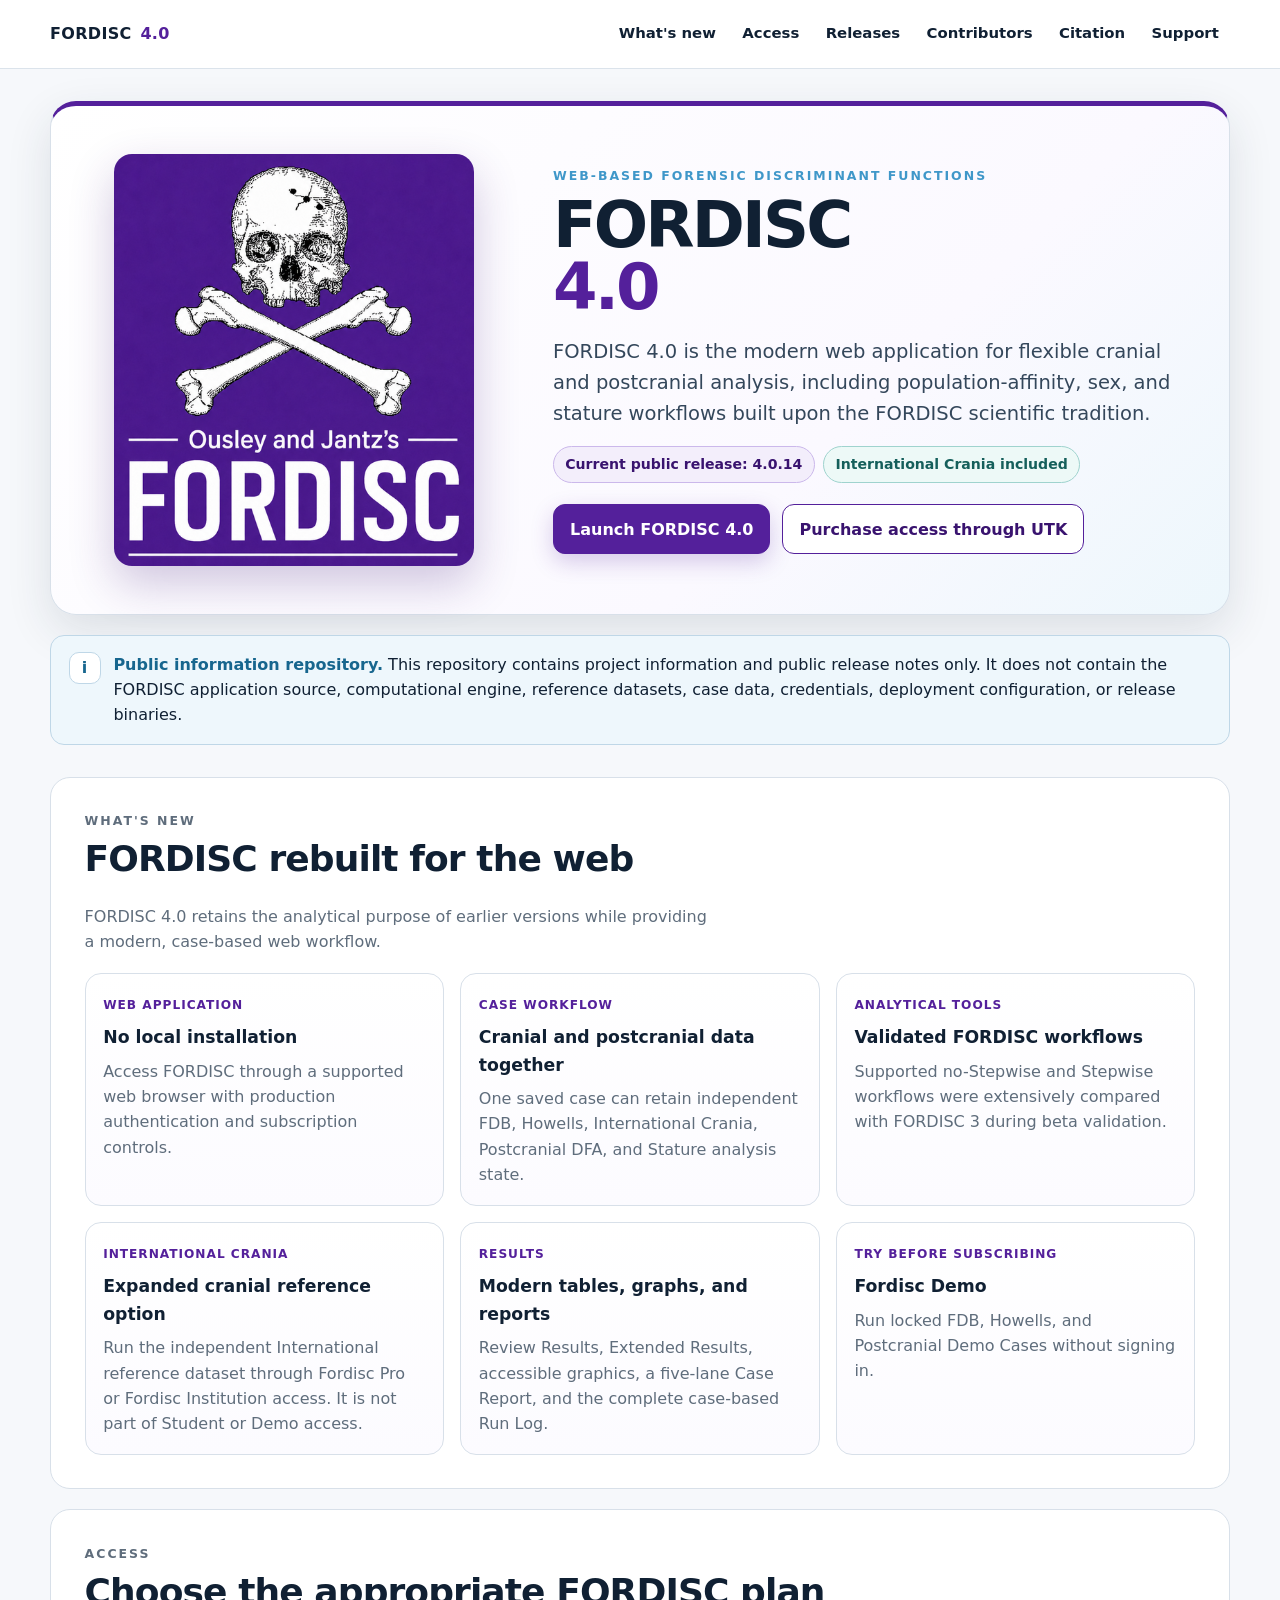
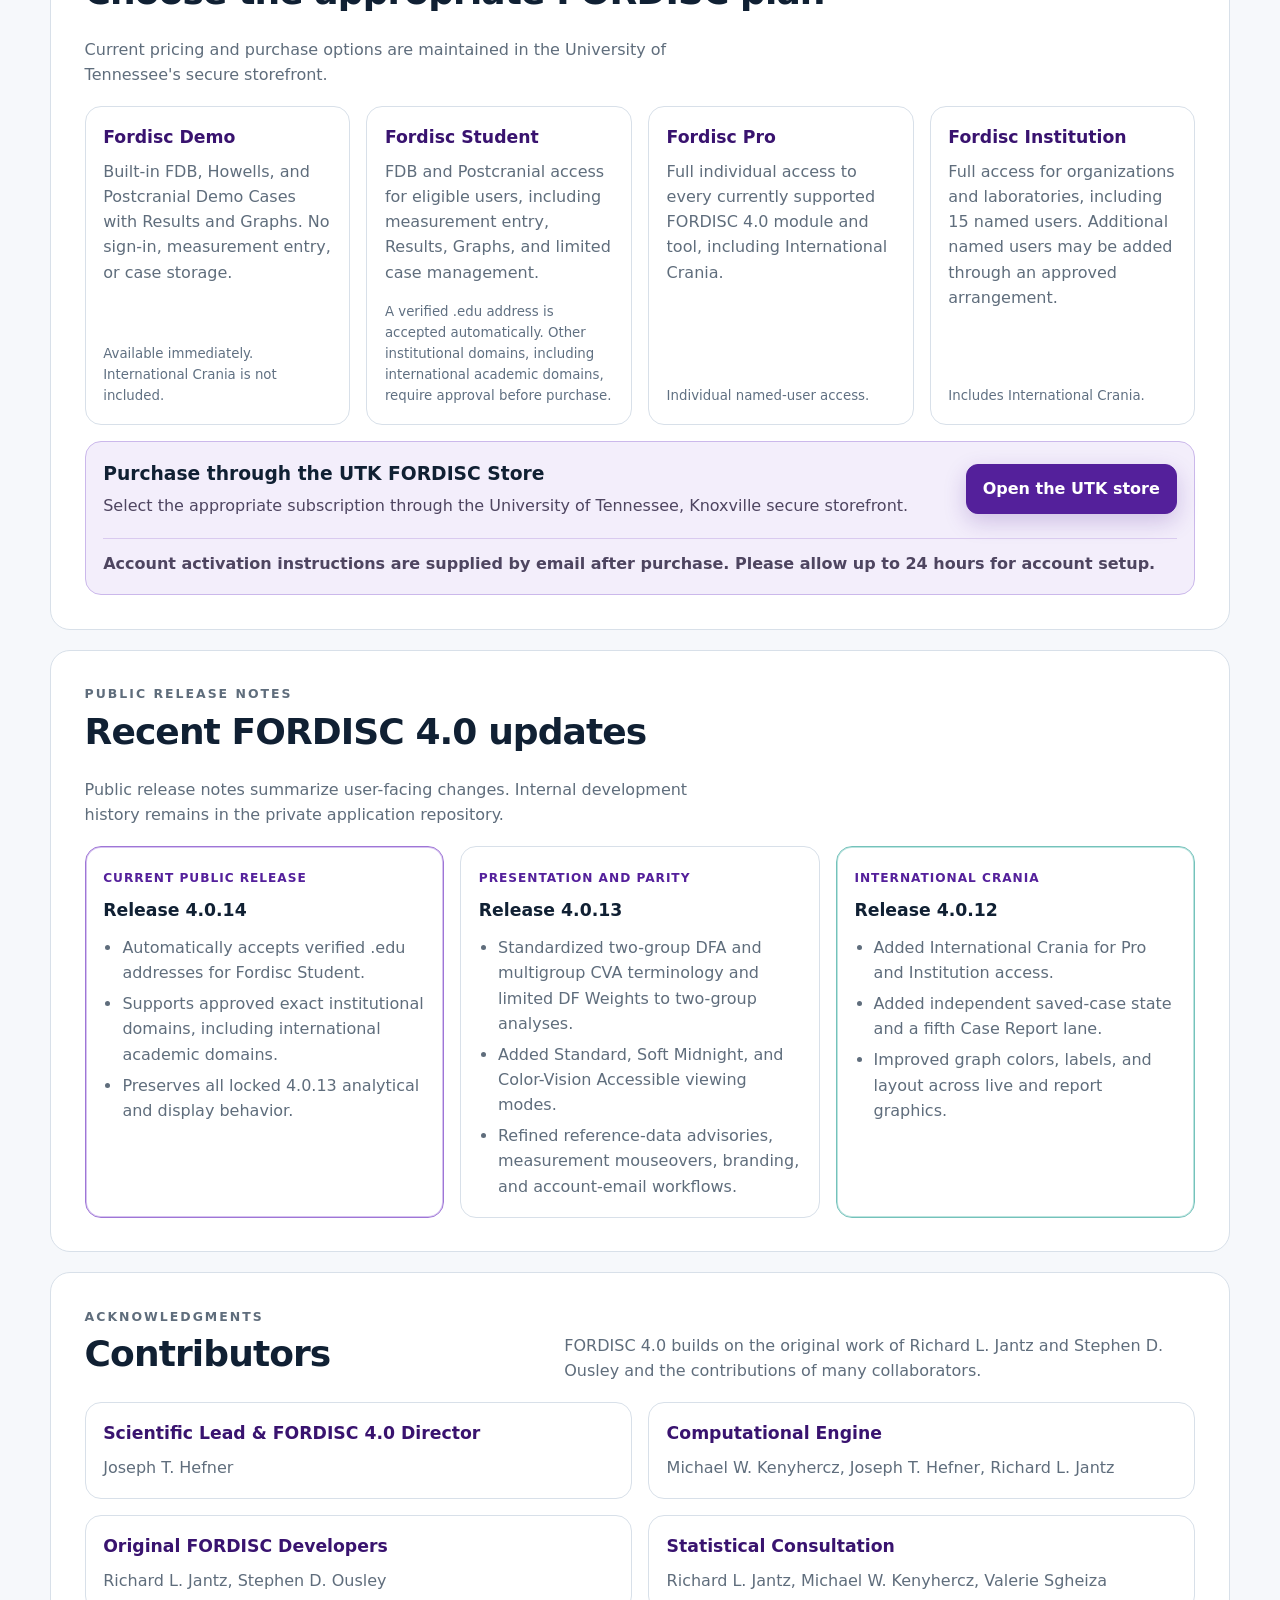
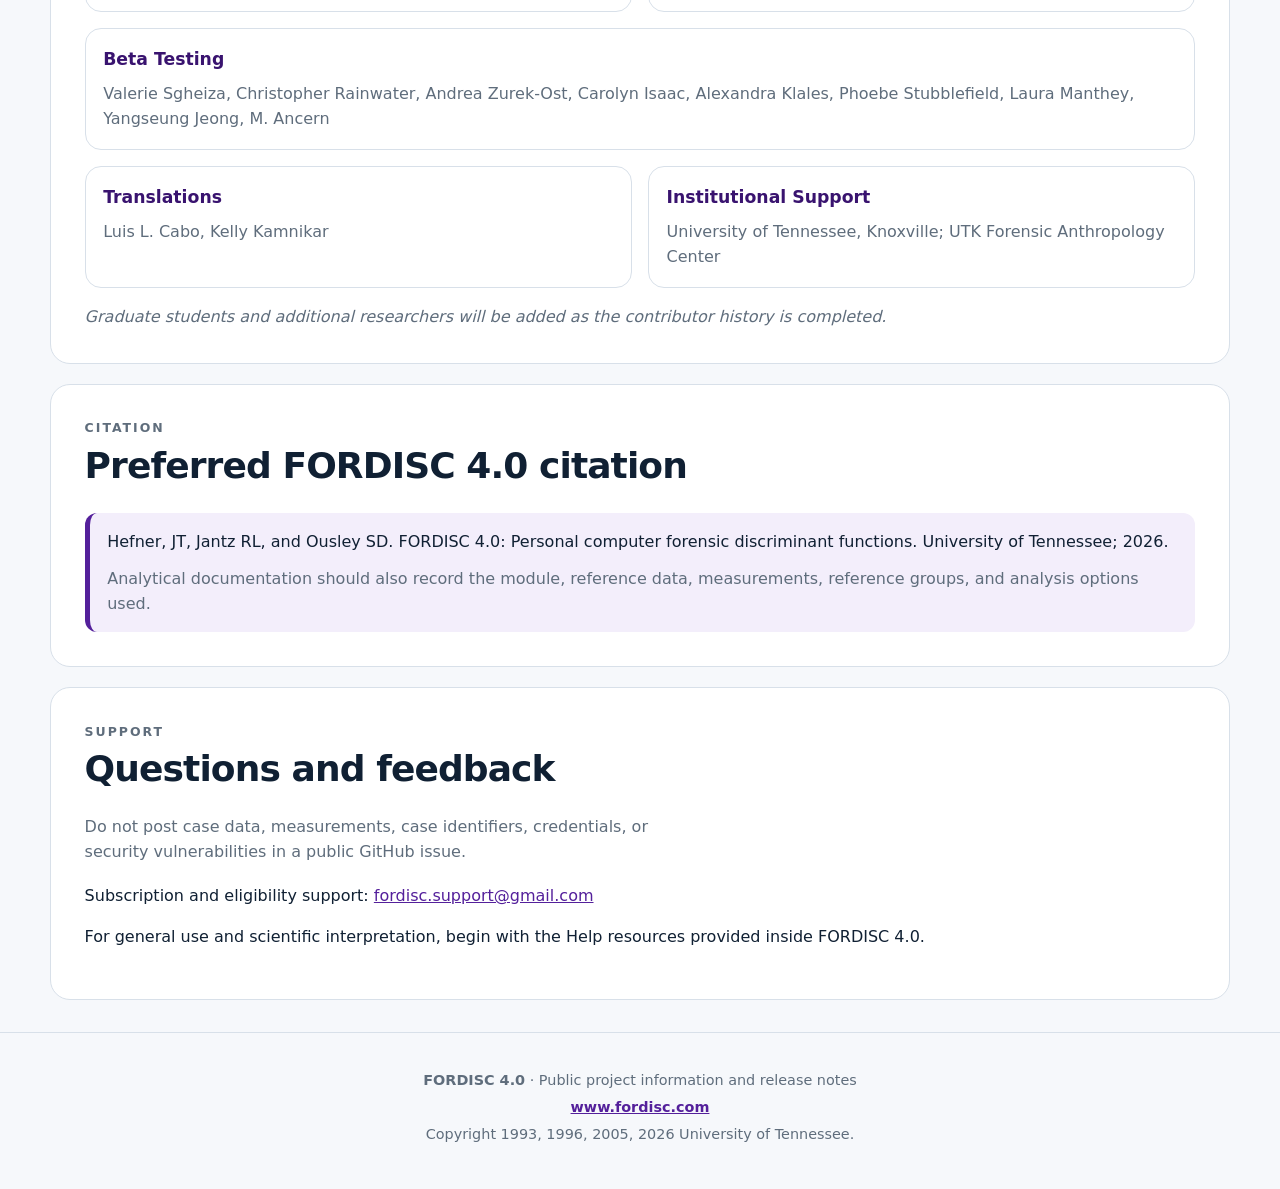
==== commit b6902b39: "Add files via upload" ====
--- a/index.html
+++ b/index.html
@@ -36,7 +36,7 @@
         <h1>FORDISC <span>4.0</span></h1>
         <p class="hero-lede">FORDISC 4.0 is the modern web application for flexible cranial and postcranial analysis, including population-affinity, sex, and stature workflows built upon the FORDISC scientific tradition.</p>
         <div class="release-status" aria-label="Release status">
-          <div class="release-chip">Current public release: 4.0.13</div>
+          <div class="release-chip">Current public release: 4.0.14</div>
           <div class="release-chip release-feature">International Crania included</div>
         </div>
         <div class="actions">
@@ -79,7 +79,7 @@
       </div>
       <div class="plan-grid">
         <article class="card plan-card"><h3>Fordisc Demo</h3><p>Built-in FDB, Howells, and Postcranial Demo Cases with Results and Graphs. No sign-in, measurement entry, or case storage.</p><small>Available immediately. International Crania is not included.</small></article>
-        <article class="card plan-card"><h3>Fordisc Student</h3><p>FDB and Postcranial access for eligible users, including measurement entry, Results, Graphs, and limited case management.</p><small>Requires a verified .edu, .gov, .mil, or separately approved institutional email.</small></article>
+        <article class="card plan-card"><h3>Fordisc Student</h3><p>FDB and Postcranial access for eligible users, including measurement entry, Results, Graphs, and limited case management.</p><small>A verified .edu address is accepted automatically. Other institutional domains, including international academic domains, require approval before purchase.</small></article>
         <article class="card plan-card"><h3>Fordisc Pro</h3><p>Full individual access to every currently supported FORDISC 4.0 module and tool, including International Crania.</p><small>Individual named-user access.</small></article>
         <article class="card plan-card"><h3>Fordisc Institution</h3><p>Full access for organizations and laboratories, including 15 named users. Additional named users may be added through an approved arrangement.</p><small>Includes International Crania.</small></article>
       </div>
@@ -102,9 +102,9 @@
         <p>Public release notes summarize user-facing changes. Internal development history remains in the private application repository.</p>
       </div>
       <div class="release-grid">
-        <article class="card release-card current"><span class="tag">Current public release</span><h3>Release 4.0.13</h3><ul><li>Standardized two-group DFA and multigroup CVA terminology and limited DF Weights to two-group analyses.</li><li>Added Standard, Soft Midnight, and Color-Vision Accessible viewing modes.</li><li>Refined reference-data advisories, measurement mouseovers, branding, and account-email workflows.</li></ul></article>
+        <article class="card release-card current"><span class="tag">Current public release</span><h3>Release 4.0.14</h3><ul><li>Automatically accepts verified .edu addresses for Fordisc Student.</li><li>Supports approved exact institutional domains, including international academic domains.</li><li>Preserves all locked 4.0.13 analytical and display behavior.</li></ul></article>
+        <article class="card release-card"><span class="tag">Presentation and parity</span><h3>Release 4.0.13</h3><ul><li>Standardized two-group DFA and multigroup CVA terminology and limited DF Weights to two-group analyses.</li><li>Added Standard, Soft Midnight, and Color-Vision Accessible viewing modes.</li><li>Refined reference-data advisories, measurement mouseovers, branding, and account-email workflows.</li></ul></article>
         <article class="card release-card release-feature-card"><span class="tag">International Crania</span><h3>Release 4.0.12</h3><ul><li>Added International Crania for Pro and Institution access.</li><li>Added independent saved-case state and a fifth Case Report lane.</li><li>Improved graph colors, labels, and layout across live and report graphics.</li></ul></article>
-        <article class="card release-card"><span class="tag">Reports and accessibility</span><h3>Release 4.0.11</h3><ul><li>Added the unified Case Report with latest-successful-result lanes and graph snapshots.</li><li>Improved accessibility, keyboard interaction, report controls, and layout.</li><li>Strengthened production security and privacy protections.</li></ul></article>
       </div>
     </section>
 
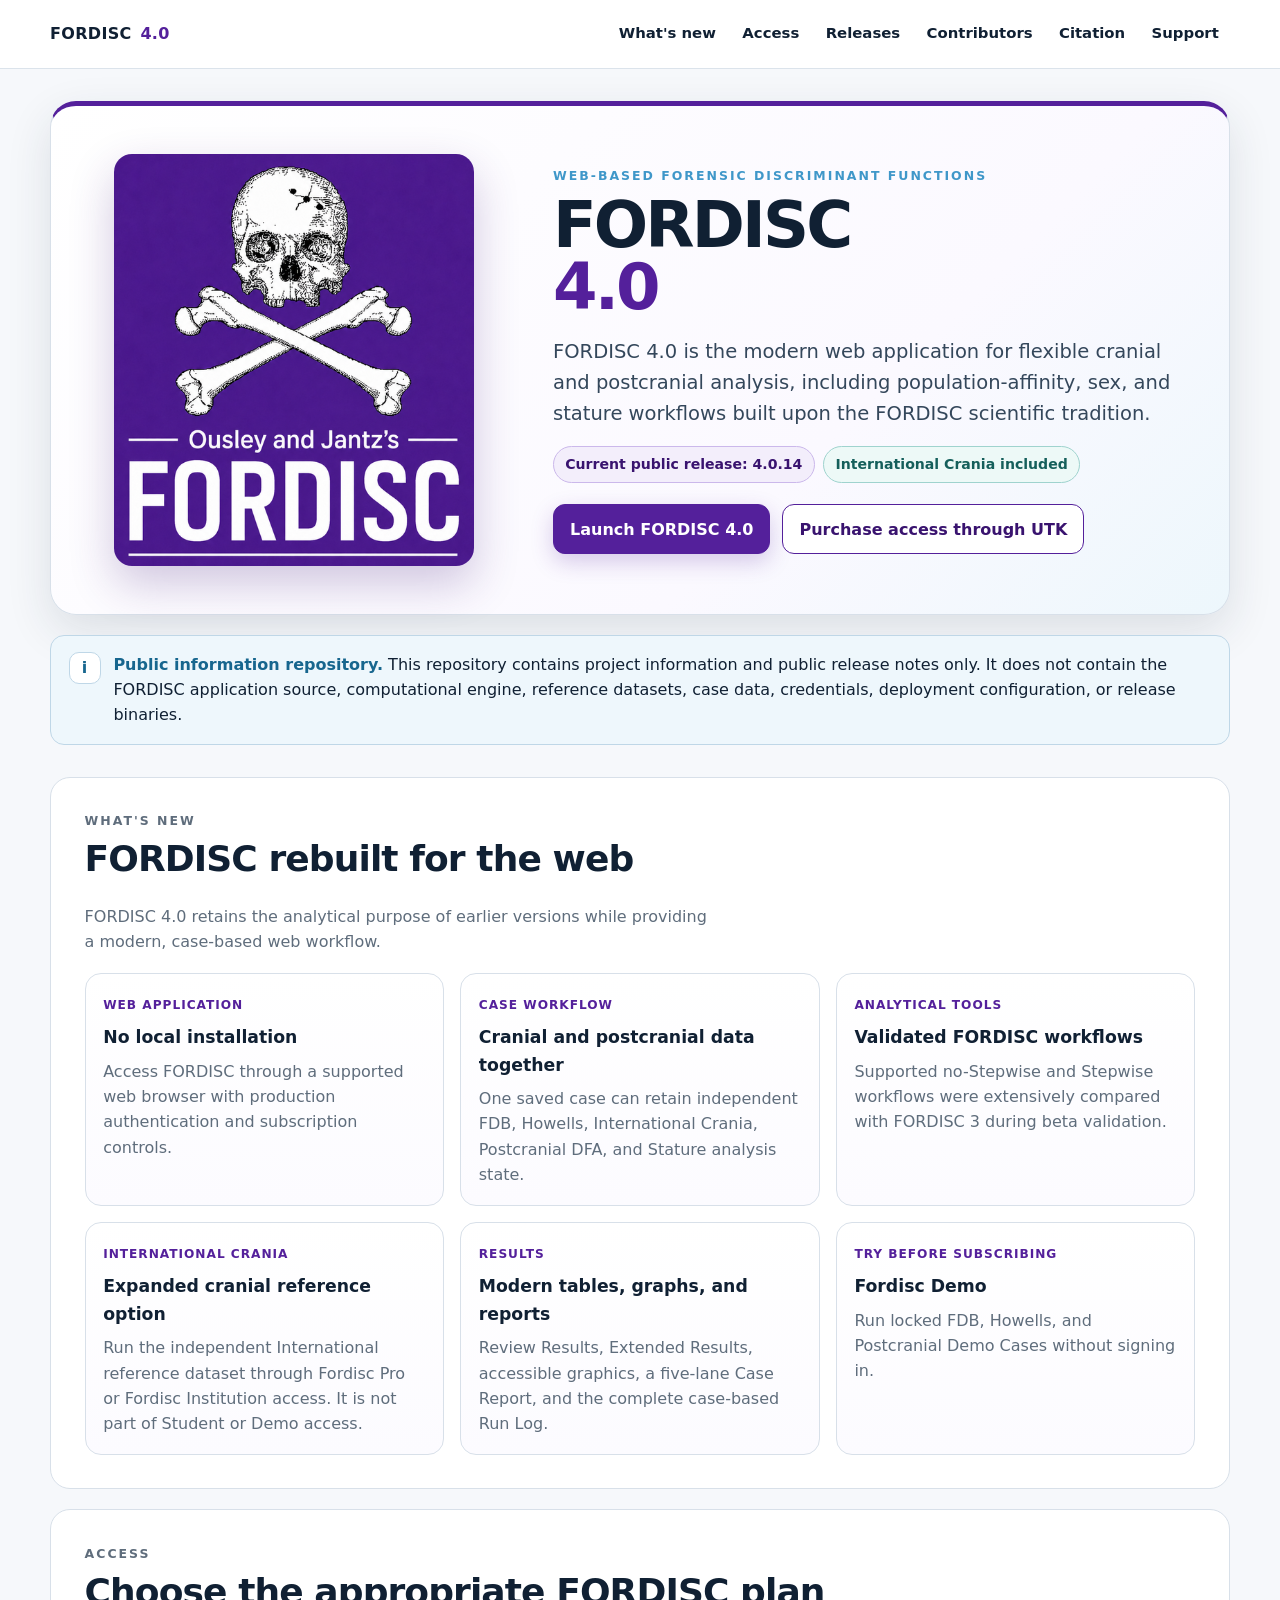
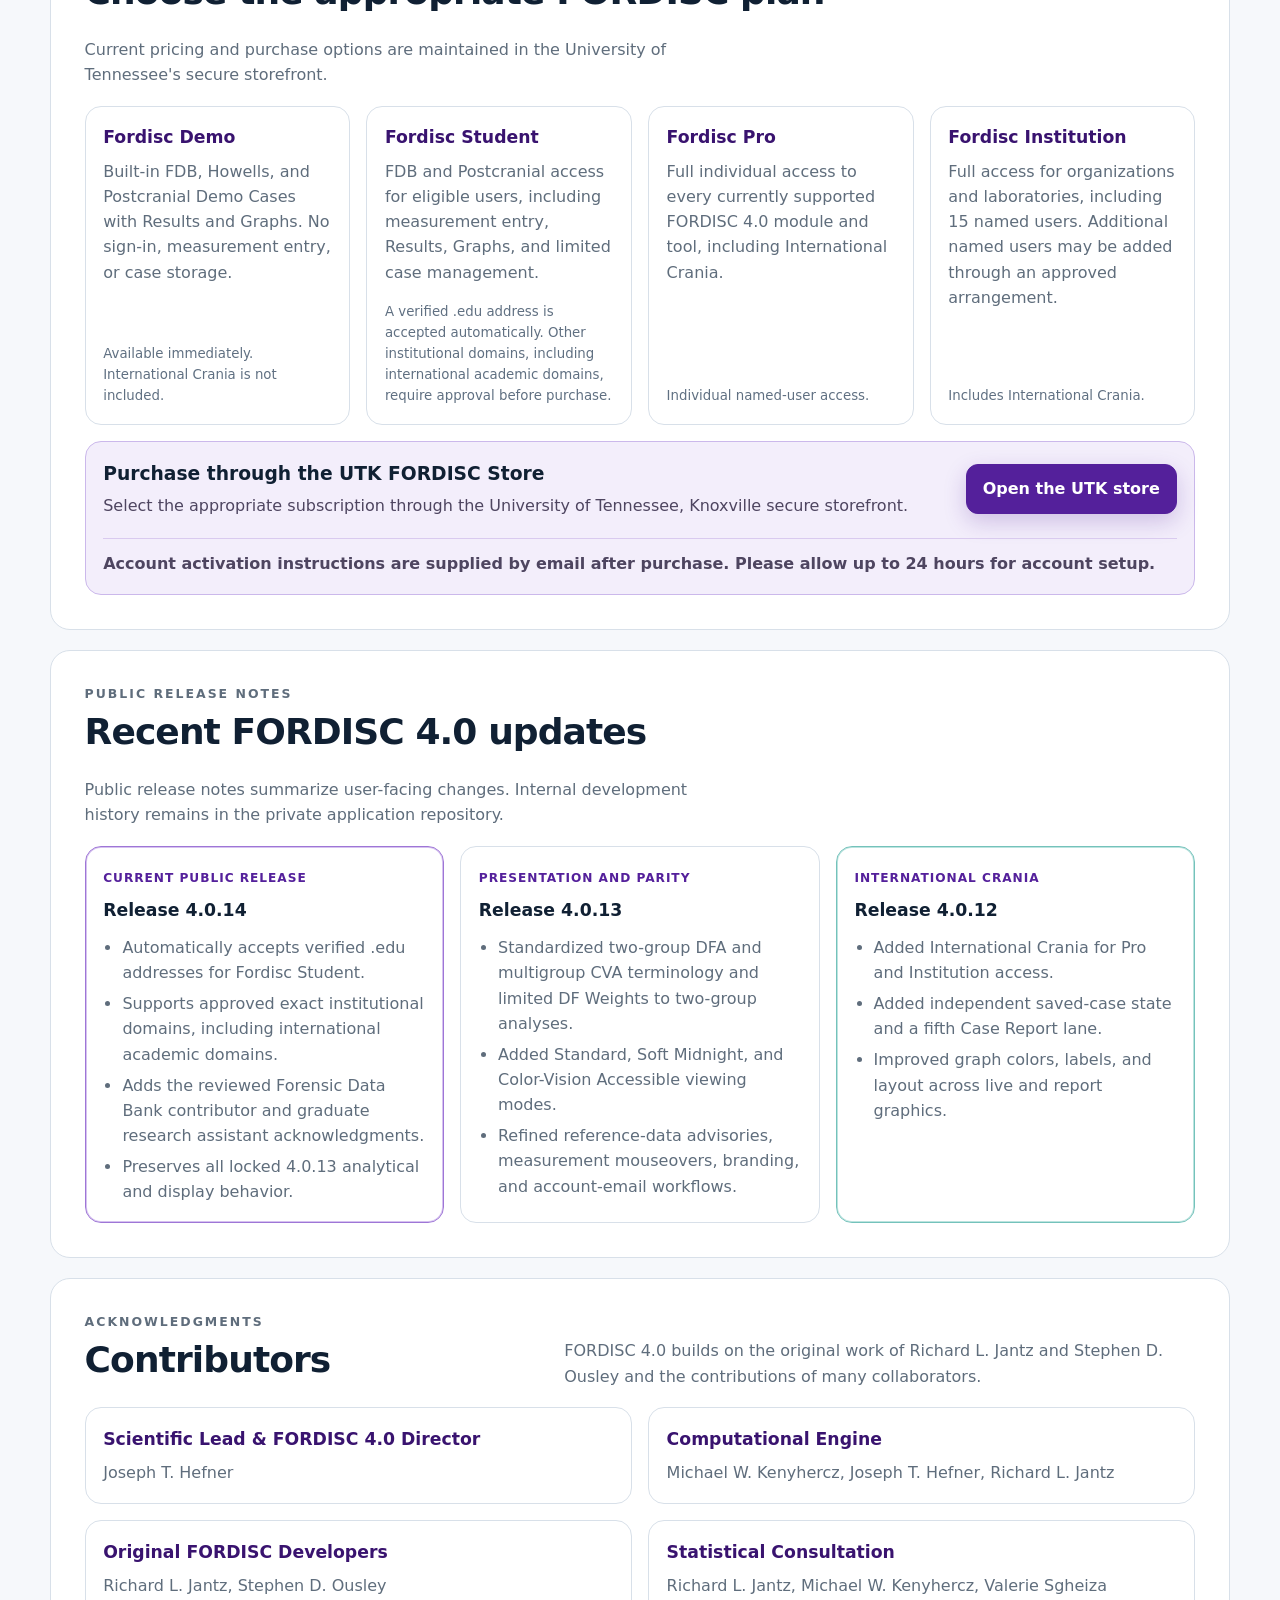
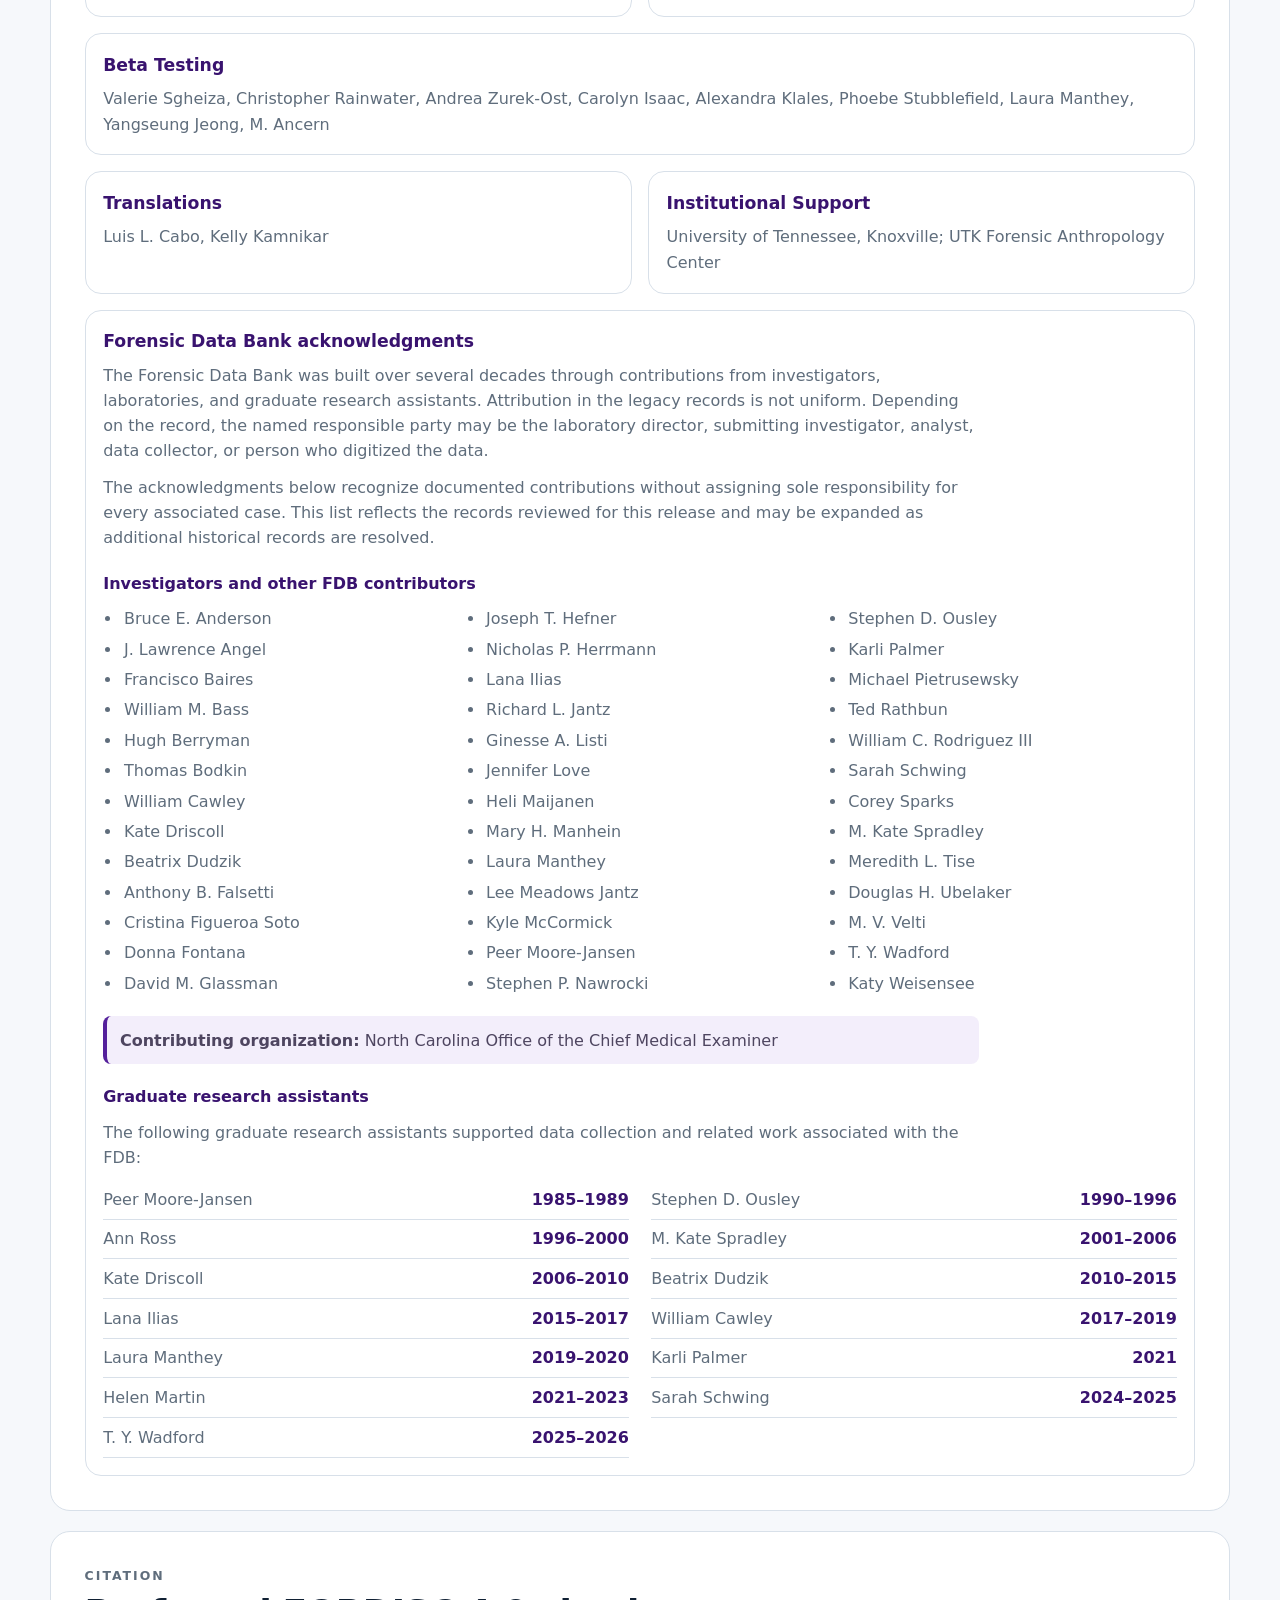
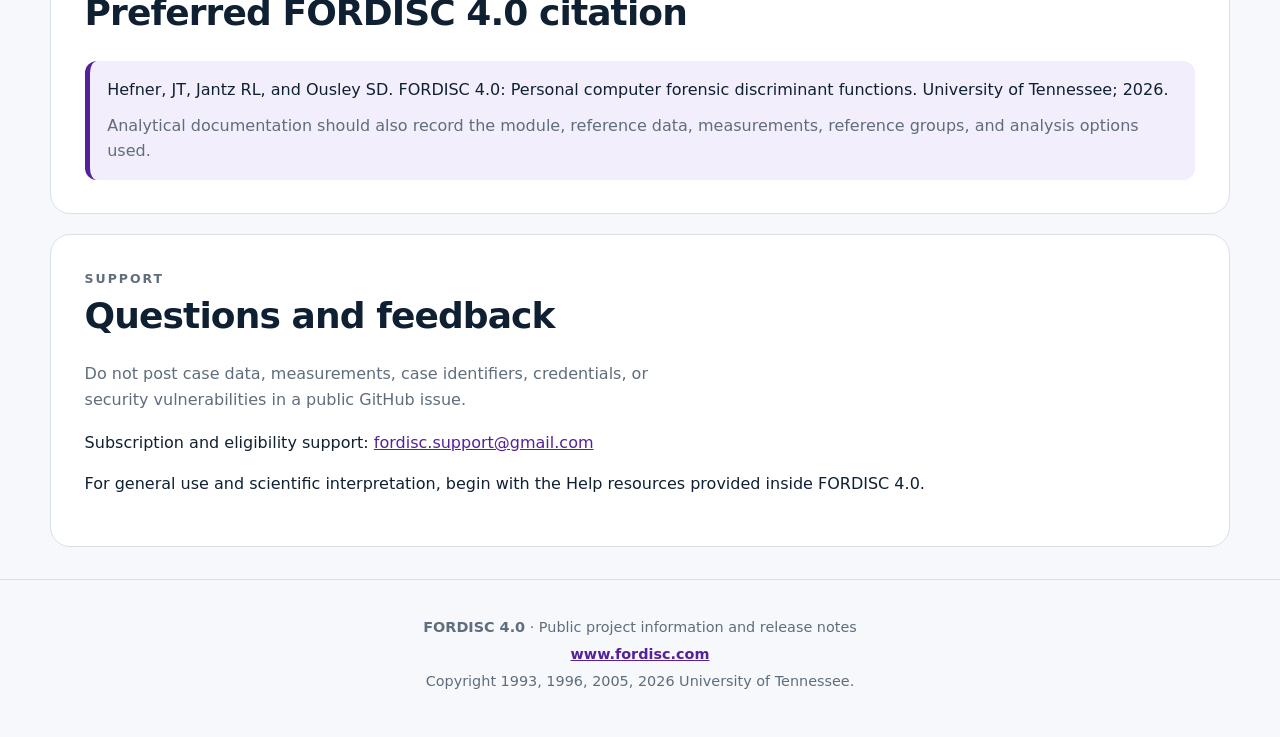
==== commit 6d924259: "Add files via upload" ====
--- a/index.html
+++ b/index.html
@@ -102,7 +102,7 @@
         <p>Public release notes summarize user-facing changes. Internal development history remains in the private application repository.</p>
       </div>
       <div class="release-grid">
-        <article class="card release-card current"><span class="tag">Current public release</span><h3>Release 4.0.14</h3><ul><li>Automatically accepts verified .edu addresses for Fordisc Student.</li><li>Supports approved exact institutional domains, including international academic domains.</li><li>Preserves all locked 4.0.13 analytical and display behavior.</li></ul></article>
+        <article class="card release-card current"><span class="tag">Current public release</span><h3>Release 4.0.14</h3><ul><li>Automatically accepts verified .edu addresses for Fordisc Student.</li><li>Supports approved exact institutional domains, including international academic domains.</li><li>Adds the reviewed Forensic Data Bank contributor and graduate research assistant acknowledgments.</li><li>Preserves all locked 4.0.13 analytical and display behavior.</li></ul></article>
         <article class="card release-card"><span class="tag">Presentation and parity</span><h3>Release 4.0.13</h3><ul><li>Standardized two-group DFA and multigroup CVA terminology and limited DF Weights to two-group analyses.</li><li>Added Standard, Soft Midnight, and Color-Vision Accessible viewing modes.</li><li>Refined reference-data advisories, measurement mouseovers, branding, and account-email workflows.</li></ul></article>
         <article class="card release-card release-feature-card"><span class="tag">International Crania</span><h3>Release 4.0.12</h3><ul><li>Added International Crania for Pro and Institution access.</li><li>Added independent saved-case state and a fifth Case Report lane.</li><li>Improved graph colors, labels, and layout across live and report graphics.</li></ul></article>
       </div>
@@ -124,8 +124,72 @@
         <article class="card contributor-card wide"><h3>Beta Testing</h3><p>Valerie Sgheiza, Christopher Rainwater, Andrea Zurek-Ost, Carolyn Isaac, Alexandra Klales, Phoebe Stubblefield, Laura Manthey, Yangseung Jeong, M. Ancern</p></article>
         <article class="card contributor-card"><h3>Translations</h3><p>Luis L. Cabo, Kelly Kamnikar</p></article>
         <article class="card contributor-card"><h3>Institutional Support</h3><p>University of Tennessee, Knoxville; UTK Forensic Anthropology Center</p></article>
-      </div>
-      <p class="contributor-note">Graduate students and additional researchers will be added as the contributor history is completed.</p>
+        <article class="card contributor-card fdb-acknowledgment">
+          <h3>Forensic Data Bank acknowledgments</h3>
+          <p>The Forensic Data Bank was built over several decades through contributions from investigators, laboratories, and graduate research assistants. Attribution in the legacy records is not uniform. Depending on the record, the named responsible party may be the laboratory director, submitting investigator, analyst, data collector, or person who digitized the data.</p>
+          <p>The acknowledgments below recognize documented contributions without assigning sole responsibility for every associated case. This list reflects the records reviewed for this release and may be expanded as additional historical records are resolved.</p>
+          <h4>Investigators and other FDB contributors</h4>
+          <ul class="fdb-contributor-roster">
+            <li>Bruce E. Anderson</li>
+            <li>J. Lawrence Angel</li>
+            <li>Francisco Baires</li>
+            <li>William M. Bass</li>
+            <li>Hugh Berryman</li>
+            <li>Thomas Bodkin</li>
+            <li>William Cawley</li>
+            <li>Kate Driscoll</li>
+            <li>Beatrix Dudzik</li>
+            <li>Anthony B. Falsetti</li>
+            <li>Cristina Figueroa Soto</li>
+            <li>Donna Fontana</li>
+            <li>David M. Glassman</li>
+            <li>Joseph T. Hefner</li>
+            <li>Nicholas P. Herrmann</li>
+            <li>Lana Ilias</li>
+            <li>Richard L. Jantz</li>
+            <li>Ginesse A. Listi</li>
+            <li>Jennifer Love</li>
+            <li>Heli Maijanen</li>
+            <li>Mary H. Manhein</li>
+            <li>Laura Manthey</li>
+            <li>Lee Meadows Jantz</li>
+            <li>Kyle McCormick</li>
+            <li>Peer Moore-Jansen</li>
+            <li>Stephen P. Nawrocki</li>
+            <li>Stephen D. Ousley</li>
+            <li>Karli Palmer</li>
+            <li>Michael Pietrusewsky</li>
+            <li>Ted Rathbun</li>
+            <li>William C. Rodriguez III</li>
+            <li>Sarah Schwing</li>
+            <li>Corey Sparks</li>
+            <li>M. Kate Spradley</li>
+            <li>Meredith L. Tise</li>
+            <li>Douglas H. Ubelaker</li>
+            <li>M. V. Velti</li>
+            <li>T. Y. Wadford</li>
+            <li>Katy Weisensee</li>
+          </ul>
+          <p class="fdb-organization"><strong>Contributing organization:</strong> North Carolina Office of the Chief Medical Examiner</p>
+          <h4>Graduate research assistants</h4>
+          <p>The following graduate research assistants supported data collection and related work associated with the FDB:</p>
+          <ul class="fdb-ra-roster">
+            <li><span>Peer Moore-Jansen</span><span>1985–1989</span></li>
+            <li><span>Stephen D. Ousley</span><span>1990–1996</span></li>
+            <li><span>Ann Ross</span><span>1996–2000</span></li>
+            <li><span>M. Kate Spradley</span><span>2001–2006</span></li>
+            <li><span>Kate Driscoll</span><span>2006–2010</span></li>
+            <li><span>Beatrix Dudzik</span><span>2010–2015</span></li>
+            <li><span>Lana Ilias</span><span>2015–2017</span></li>
+            <li><span>William Cawley</span><span>2017–2019</span></li>
+            <li><span>Laura Manthey</span><span>2019–2020</span></li>
+            <li><span>Karli Palmer</span><span>2021</span></li>
+            <li><span>Helen Martin</span><span>2021–2023</span></li>
+            <li><span>Sarah Schwing</span><span>2024–2025</span></li>
+            <li><span>T. Y. Wadford</span><span>2025–2026</span></li>
+          </ul>
+        </article>
+      </div>
     </section>
 
     <section class="section" id="citation">
--- a/assets/styles.css
+++ b/assets/styles.css
@@ -253,7 +253,56 @@
 
 .contributor-card.wide { grid-column: 1 / -1; }
 .contributor-card h3 { color: var(--purple-dark); }
-.contributor-note { margin: 1rem 0 0; color: var(--muted); font-style: italic; }
+.fdb-acknowledgment { grid-column: 1 / -1; }
+.fdb-acknowledgment > p { max-width: 86ch; }
+.fdb-acknowledgment > p + p { margin-top: .7rem; }
+.fdb-acknowledgment h4 {
+  margin: 1.25rem 0 .65rem;
+  color: var(--purple-dark);
+  font-size: 1rem;
+}
+.fdb-contributor-roster {
+  columns: 3 14rem;
+  column-gap: 2rem;
+  margin: 0;
+  padding-left: 1.2rem;
+  color: var(--muted);
+}
+.fdb-contributor-roster li {
+  break-inside: avoid;
+  margin: 0 0 .32rem;
+  padding-left: .1rem;
+}
+.fdb-organization {
+  margin-top: .95rem !important;
+  padding: .7rem .8rem;
+  border-left: 4px solid var(--purple);
+  border-radius: 8px;
+  background: var(--purple-soft);
+  color: #4e4560 !important;
+}
+.fdb-ra-roster {
+  display: grid;
+  grid-template-columns: repeat(2, minmax(0, 1fr));
+  gap: 0 1.4rem;
+  margin: .6rem 0 0;
+  padding: 0;
+  list-style: none;
+}
+.fdb-ra-roster li {
+  display: flex;
+  justify-content: space-between;
+  gap: 1rem;
+  padding: .42rem 0;
+  border-bottom: 1px solid var(--line);
+  color: var(--muted);
+}
+.fdb-ra-roster li span:last-child {
+  flex: 0 0 auto;
+  color: var(--purple-dark);
+  font-variant-numeric: tabular-nums;
+  font-weight: 750;
+}
 
 .callout {
   padding: 1rem 1.1rem;
@@ -289,6 +338,9 @@
   .hero-logo { width: min(72vw, 330px); }
   .feature-grid, .plan-grid, .release-grid, .contributor-grid { grid-template-columns: 1fr; }
   .contributor-card.wide { grid-column: auto; }
+  .fdb-acknowledgment { grid-column: auto; }
+  .fdb-contributor-roster { columns: 1; }
+  .fdb-ra-roster { grid-template-columns: 1fr; }
   .purchase-panel { grid-template-columns: 1fr; }
   .purchase-panel .button { width: 100%; }
   .activation-note { grid-column: auto; }
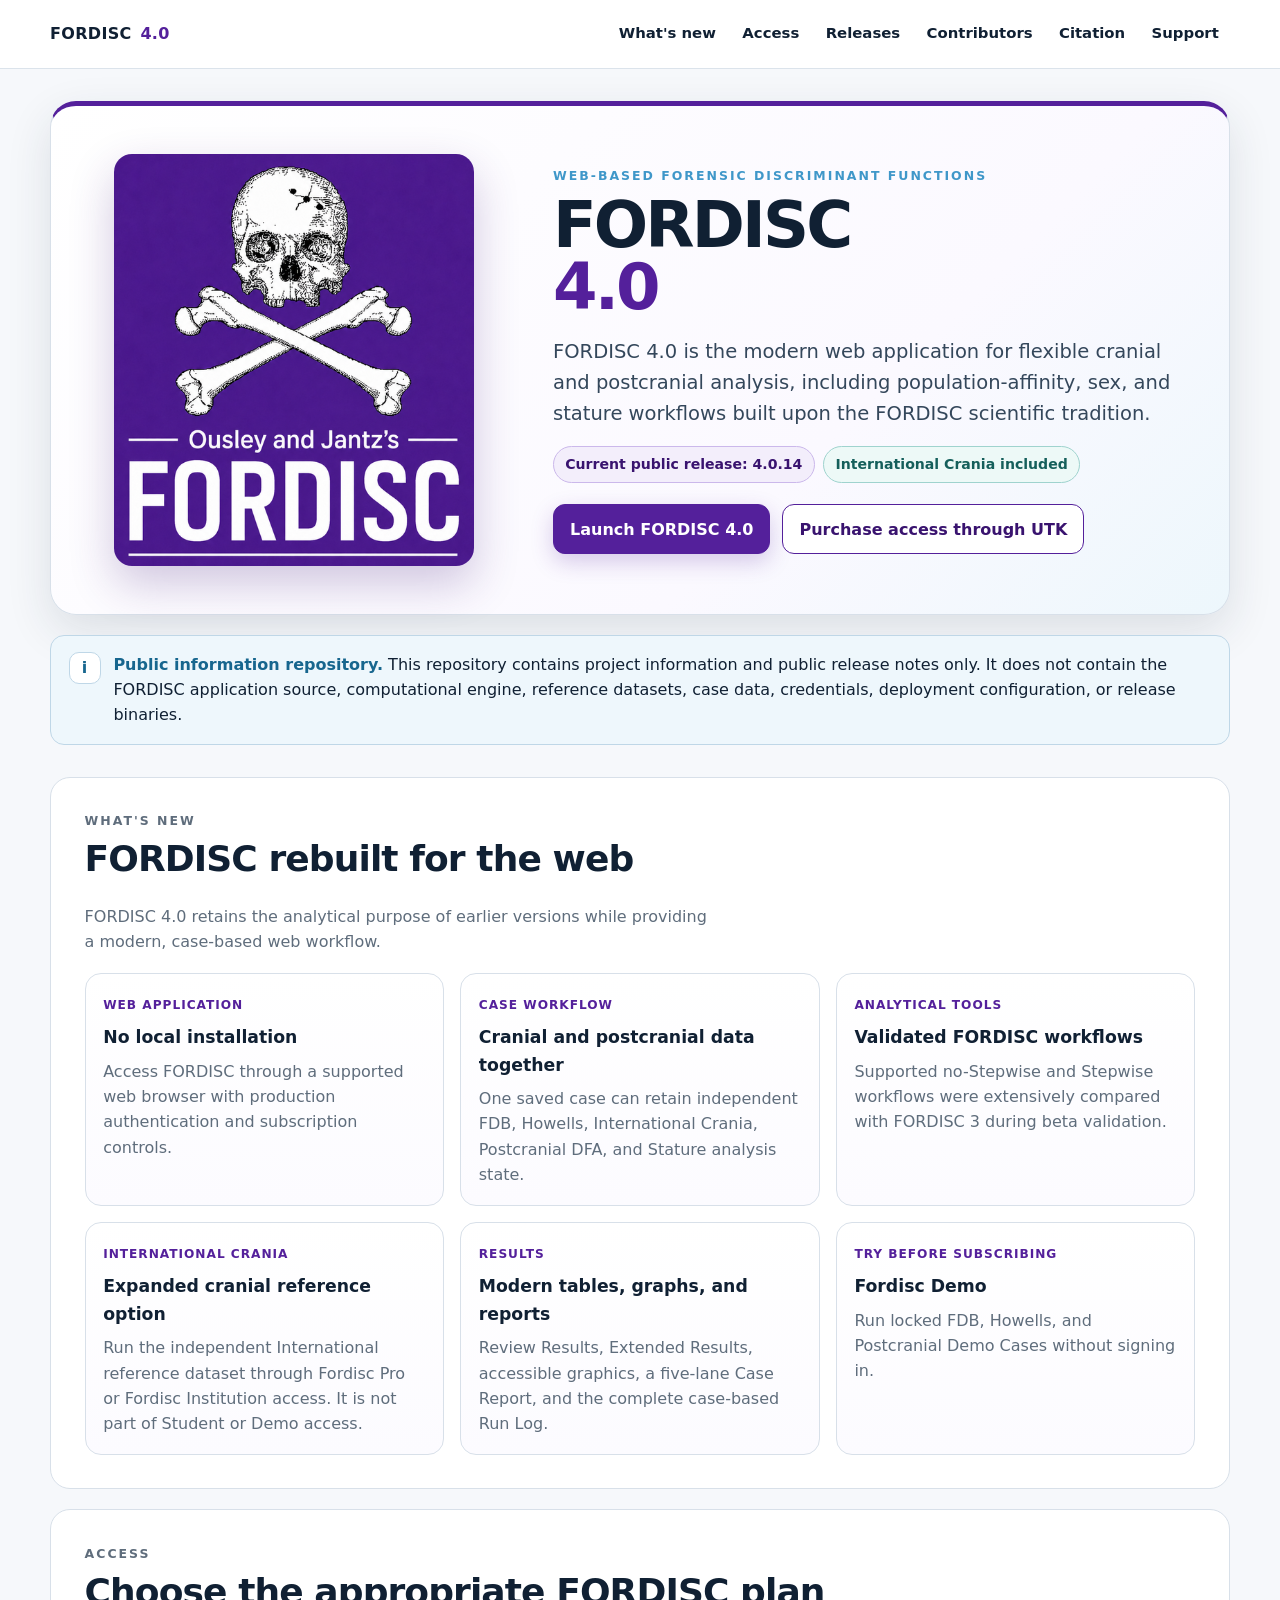
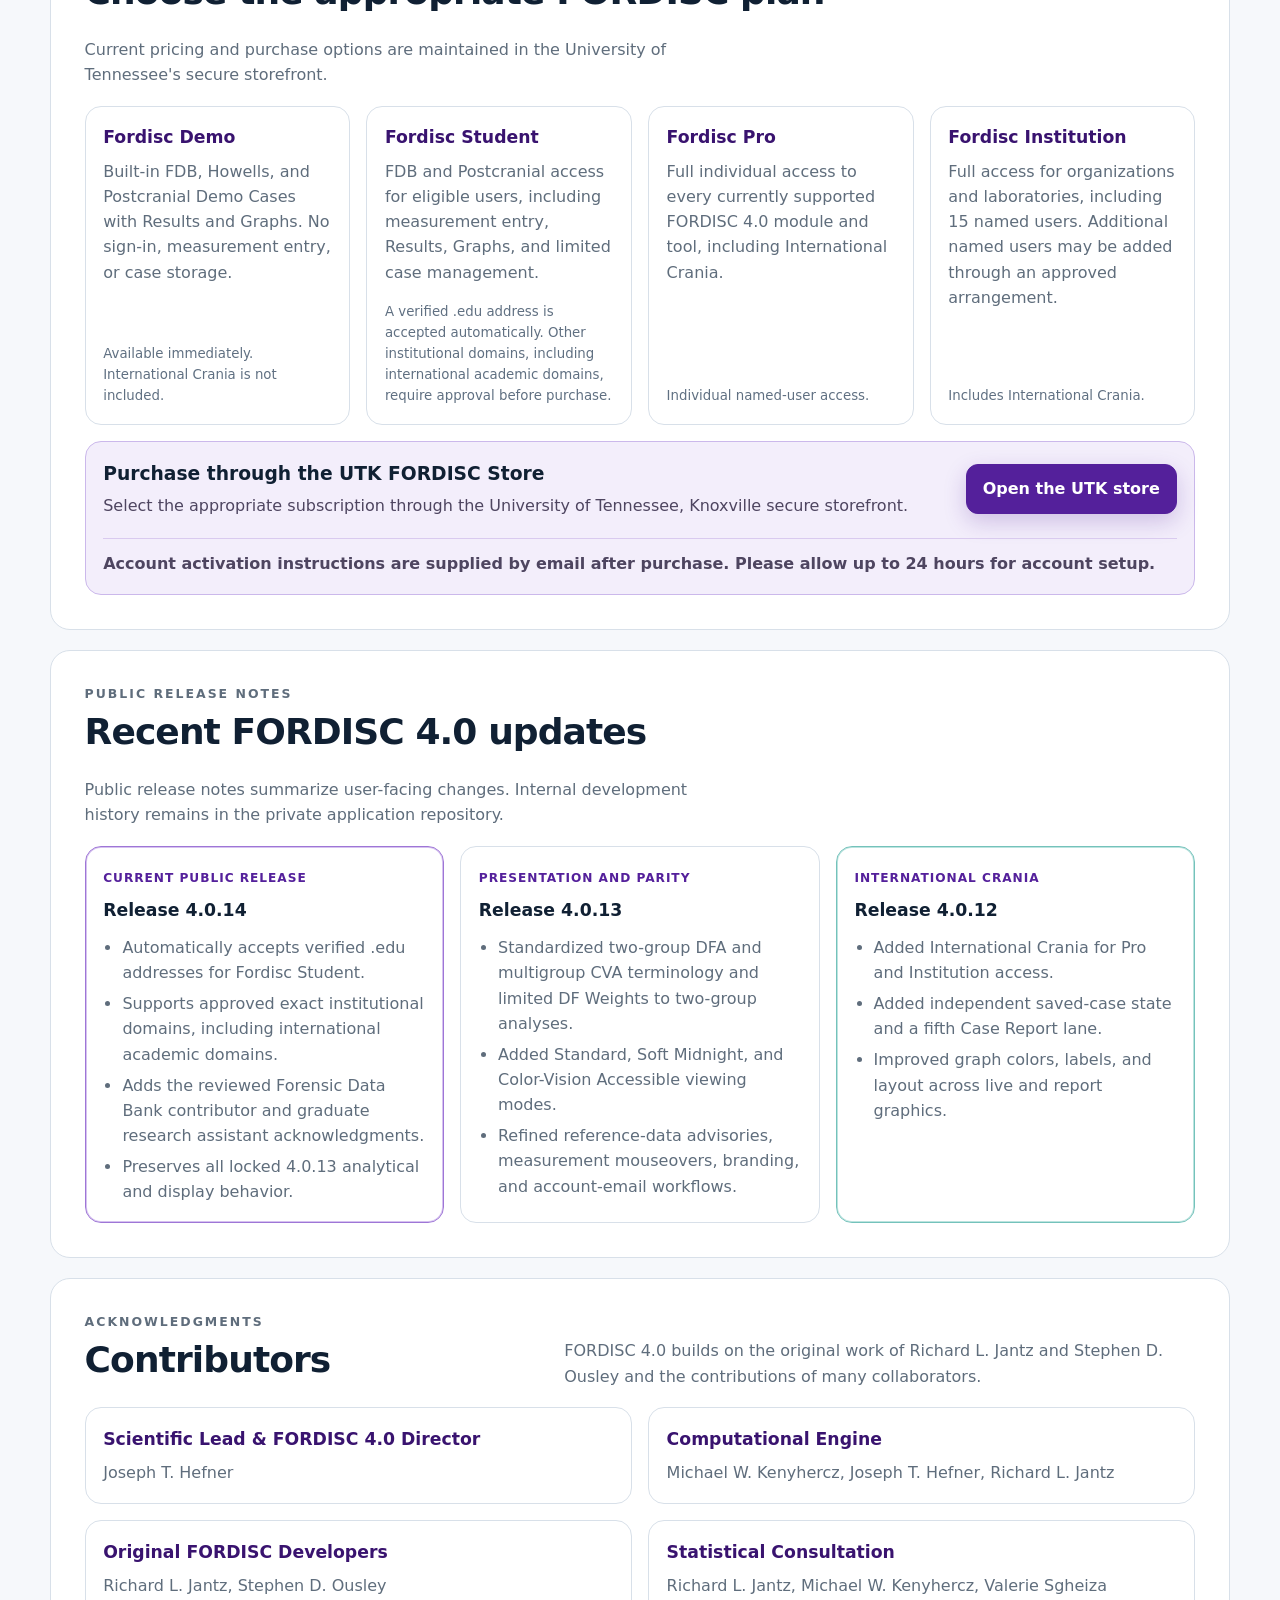
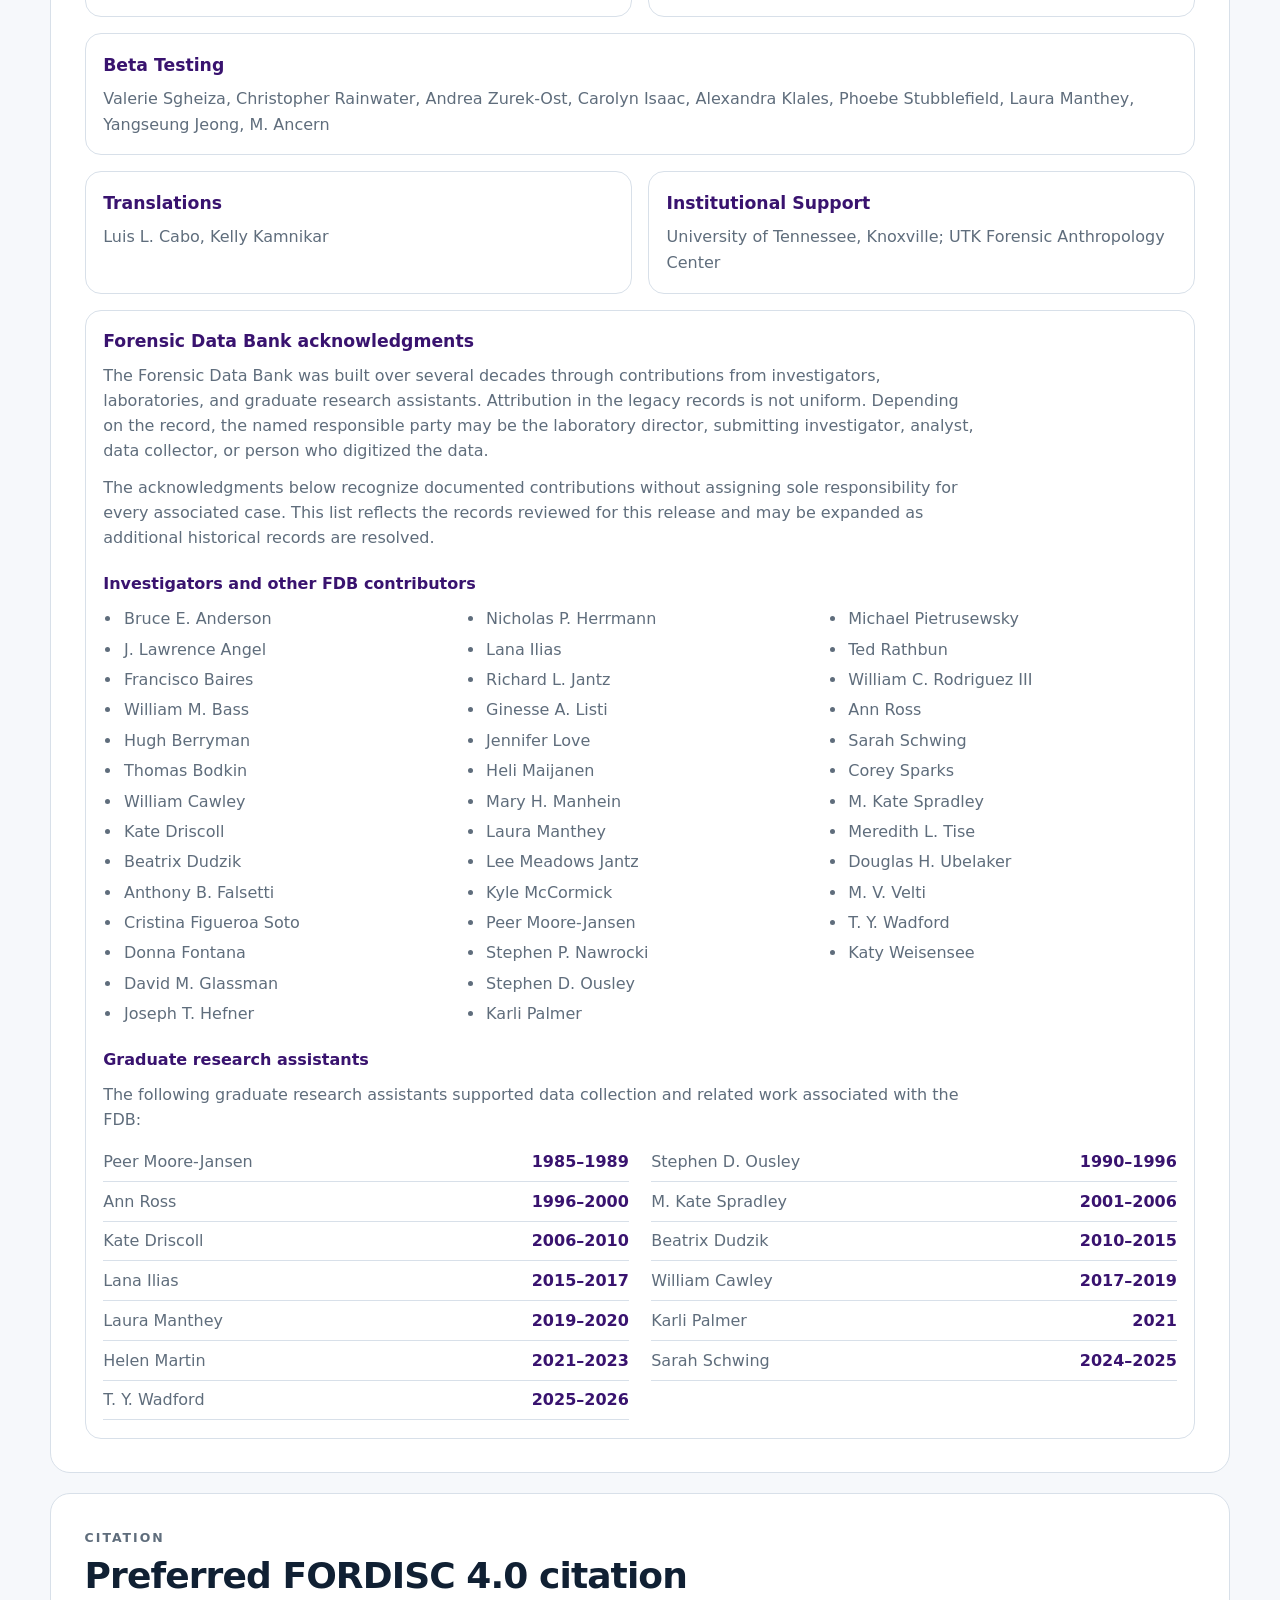
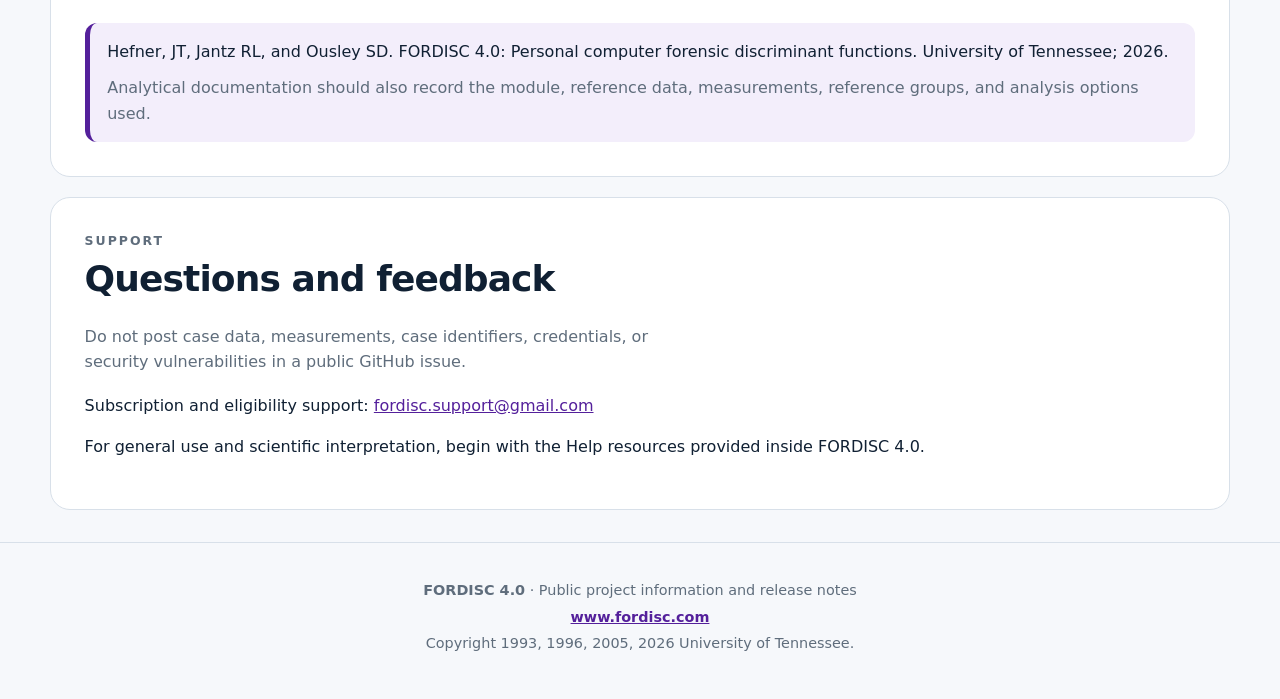
==== commit d76673c6: "Add files via upload" ====
--- a/index.html
+++ b/index.html
@@ -161,6 +161,7 @@
             <li>Michael Pietrusewsky</li>
             <li>Ted Rathbun</li>
             <li>William C. Rodriguez III</li>
+            <li>Ann Ross</li>
             <li>Sarah Schwing</li>
             <li>Corey Sparks</li>
             <li>M. Kate Spradley</li>
@@ -170,7 +171,6 @@
             <li>T. Y. Wadford</li>
             <li>Katy Weisensee</li>
           </ul>
-          <p class="fdb-organization"><strong>Contributing organization:</strong> North Carolina Office of the Chief Medical Examiner</p>
           <h4>Graduate research assistants</h4>
           <p>The following graduate research assistants supported data collection and related work associated with the FDB:</p>
           <ul class="fdb-ra-roster">
--- a/assets/styles.css
+++ b/assets/styles.css
@@ -272,14 +272,6 @@
   break-inside: avoid;
   margin: 0 0 .32rem;
   padding-left: .1rem;
-}
-.fdb-organization {
-  margin-top: .95rem !important;
-  padding: .7rem .8rem;
-  border-left: 4px solid var(--purple);
-  border-radius: 8px;
-  background: var(--purple-soft);
-  color: #4e4560 !important;
 }
 .fdb-ra-roster {
   display: grid;
